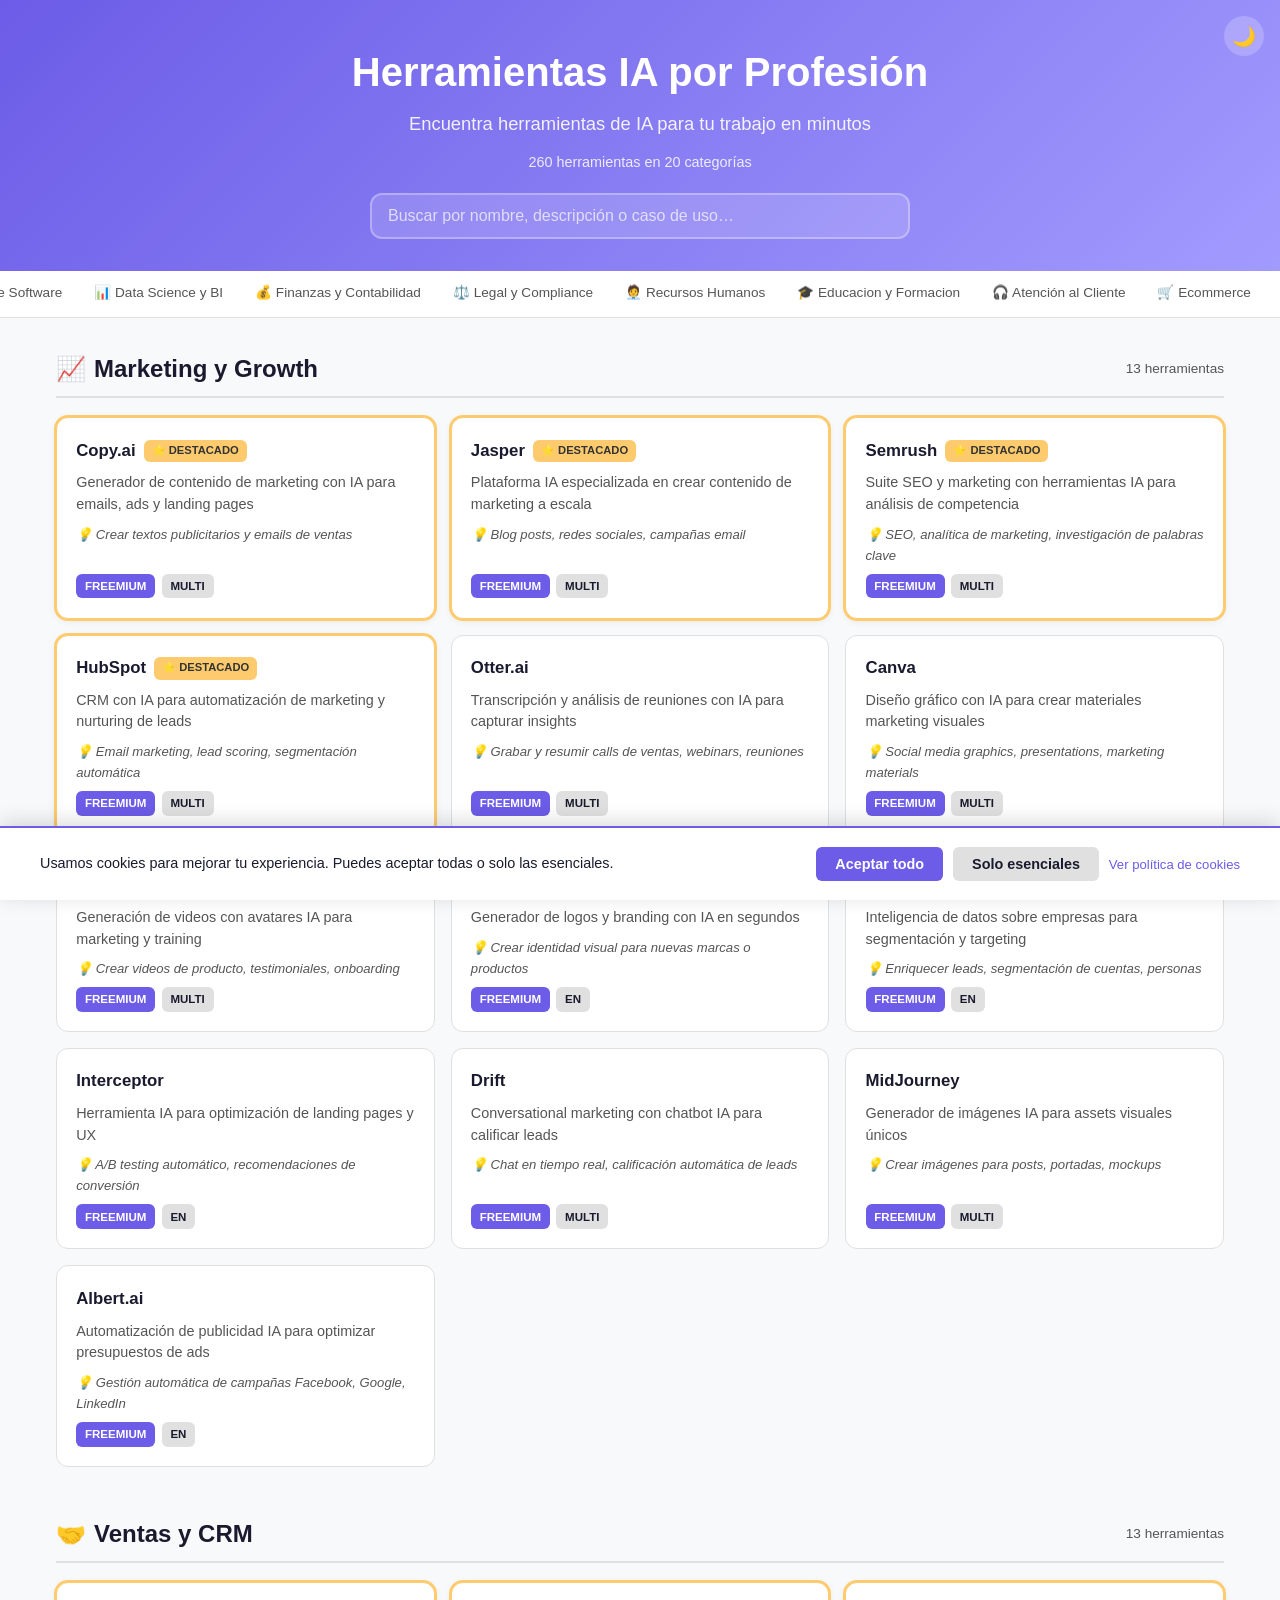
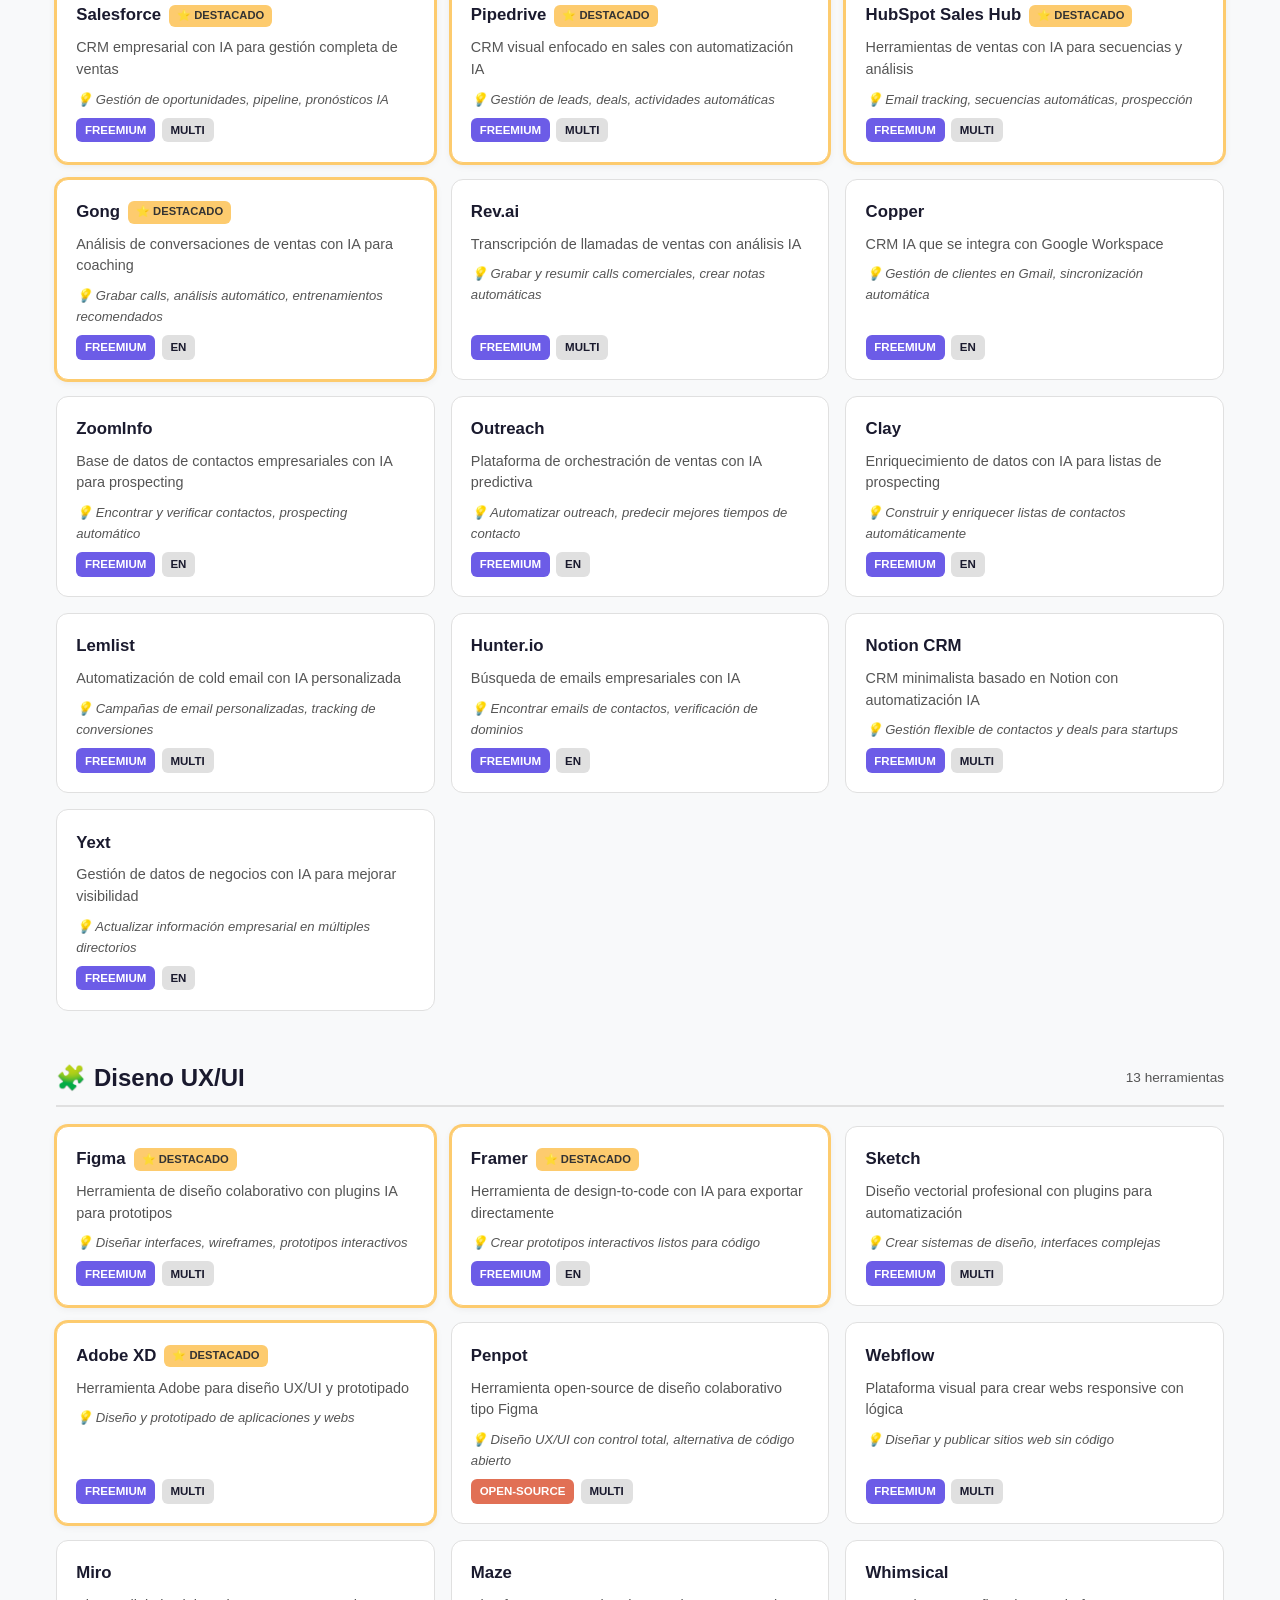
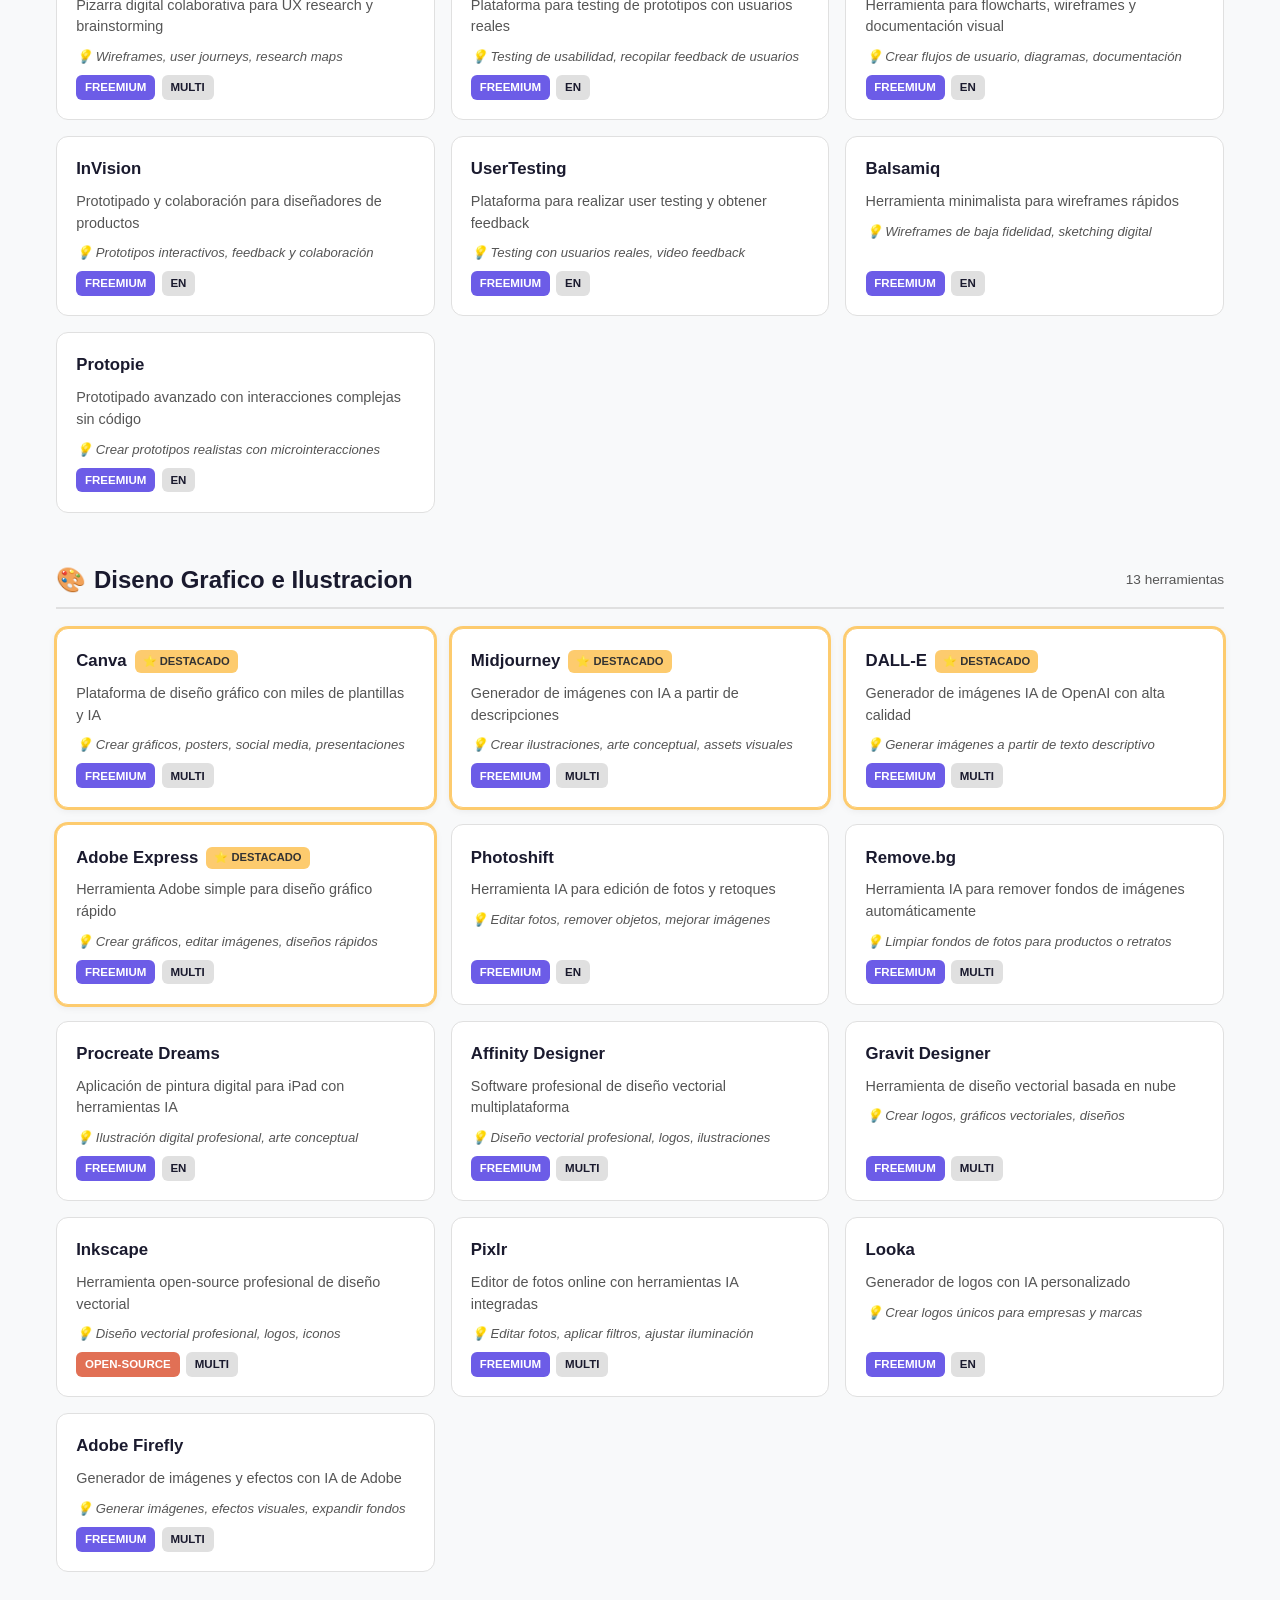
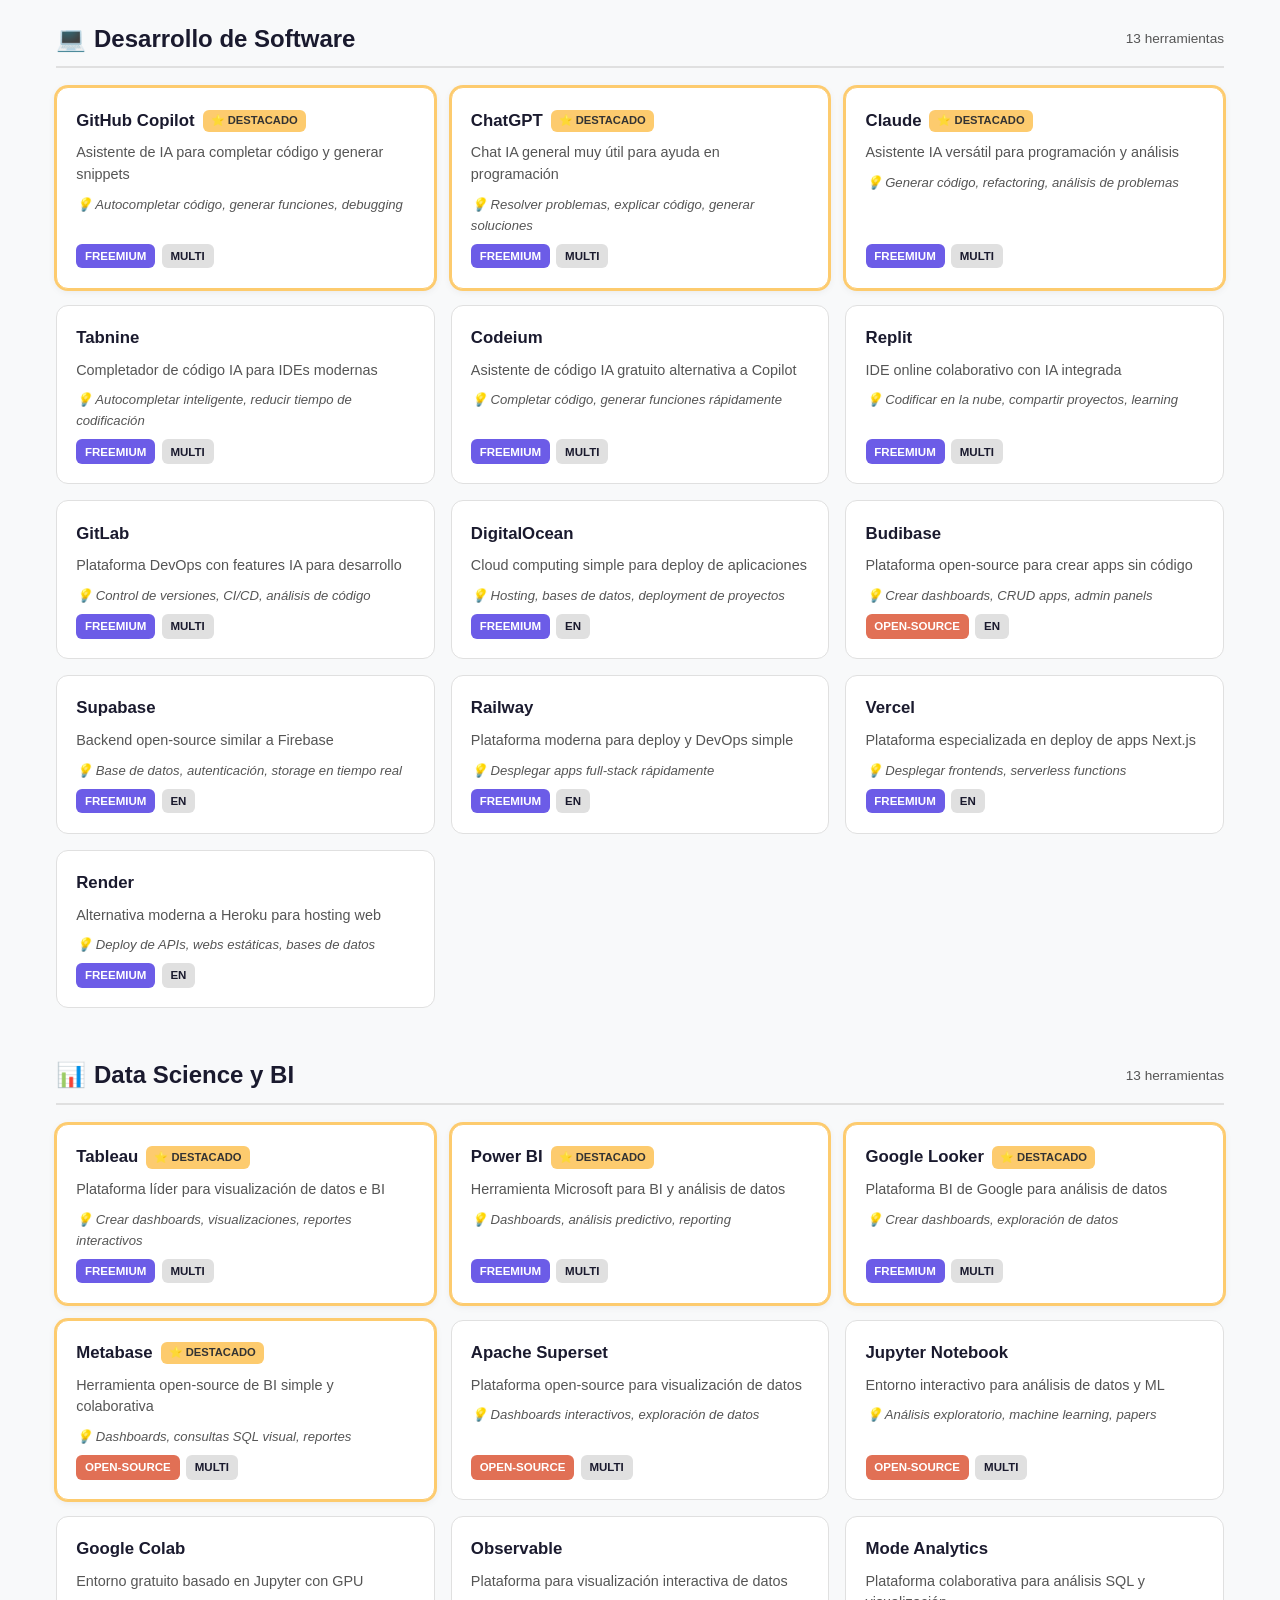
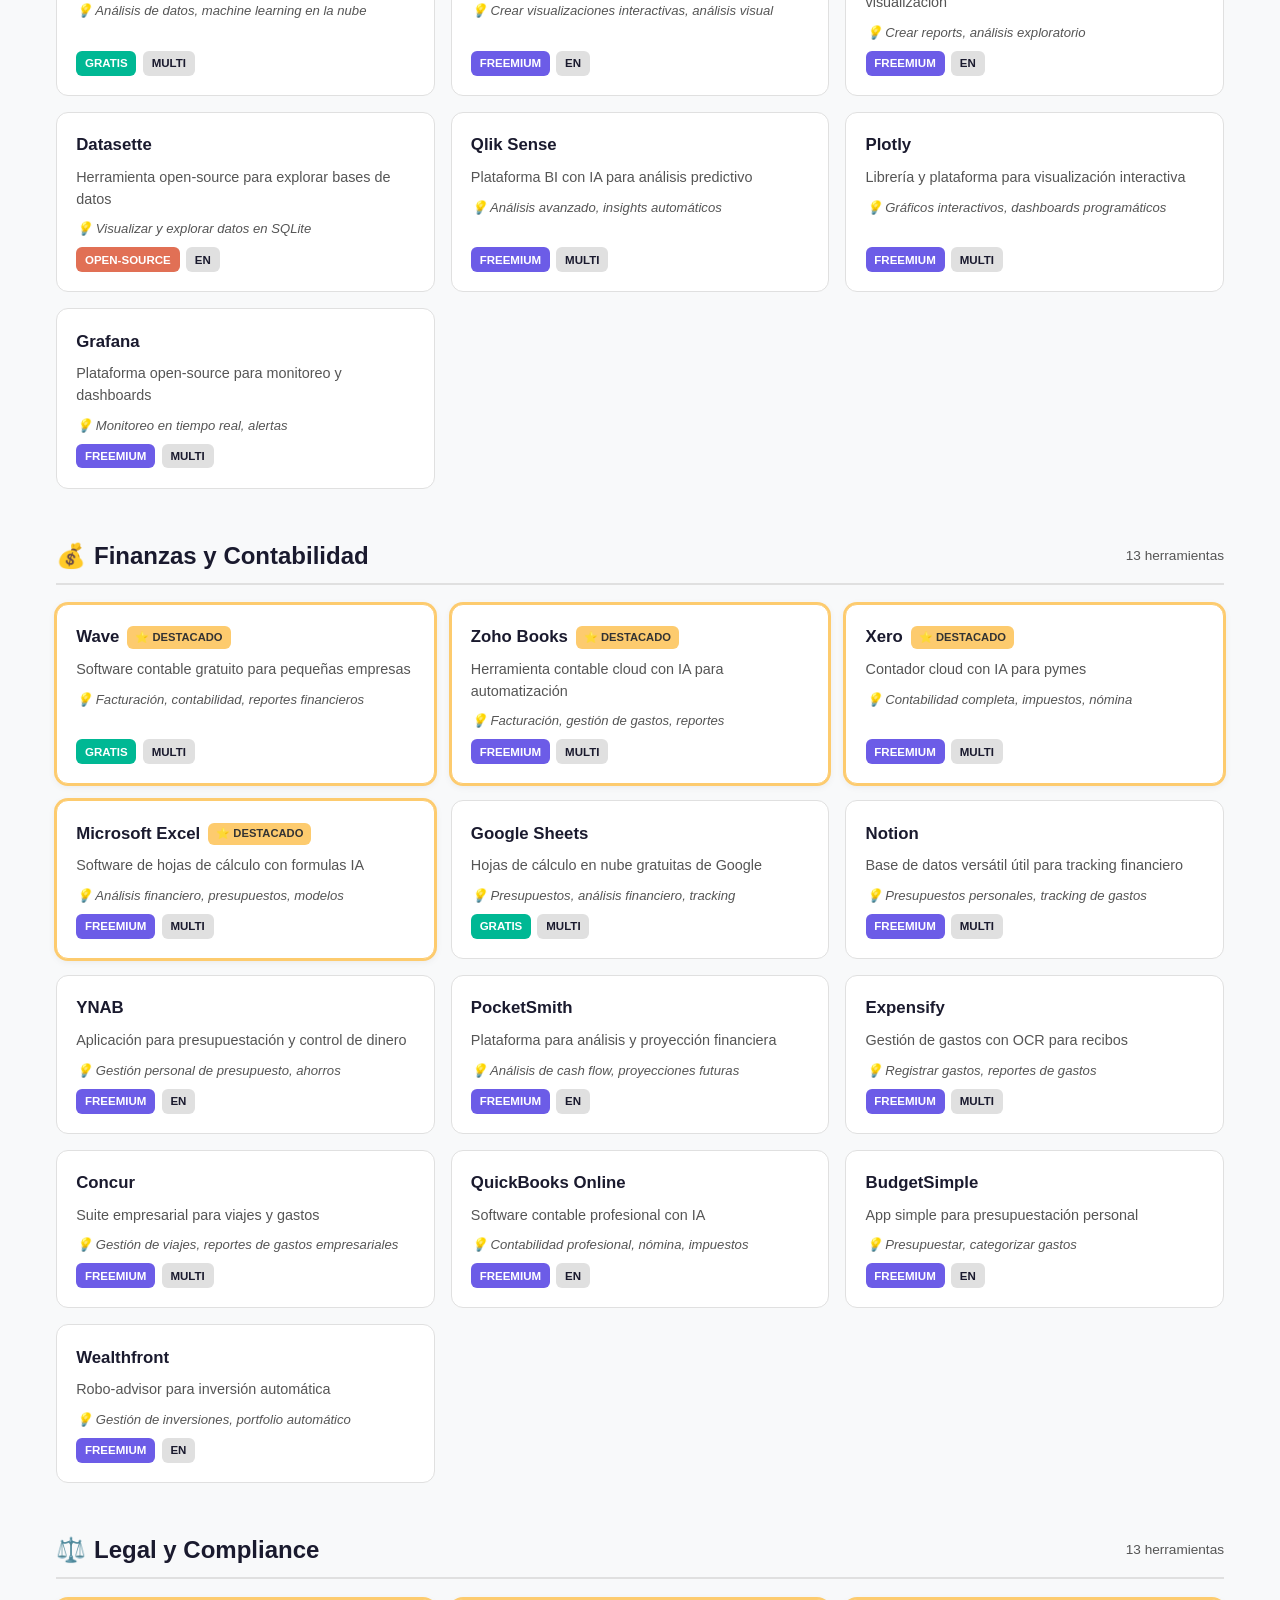
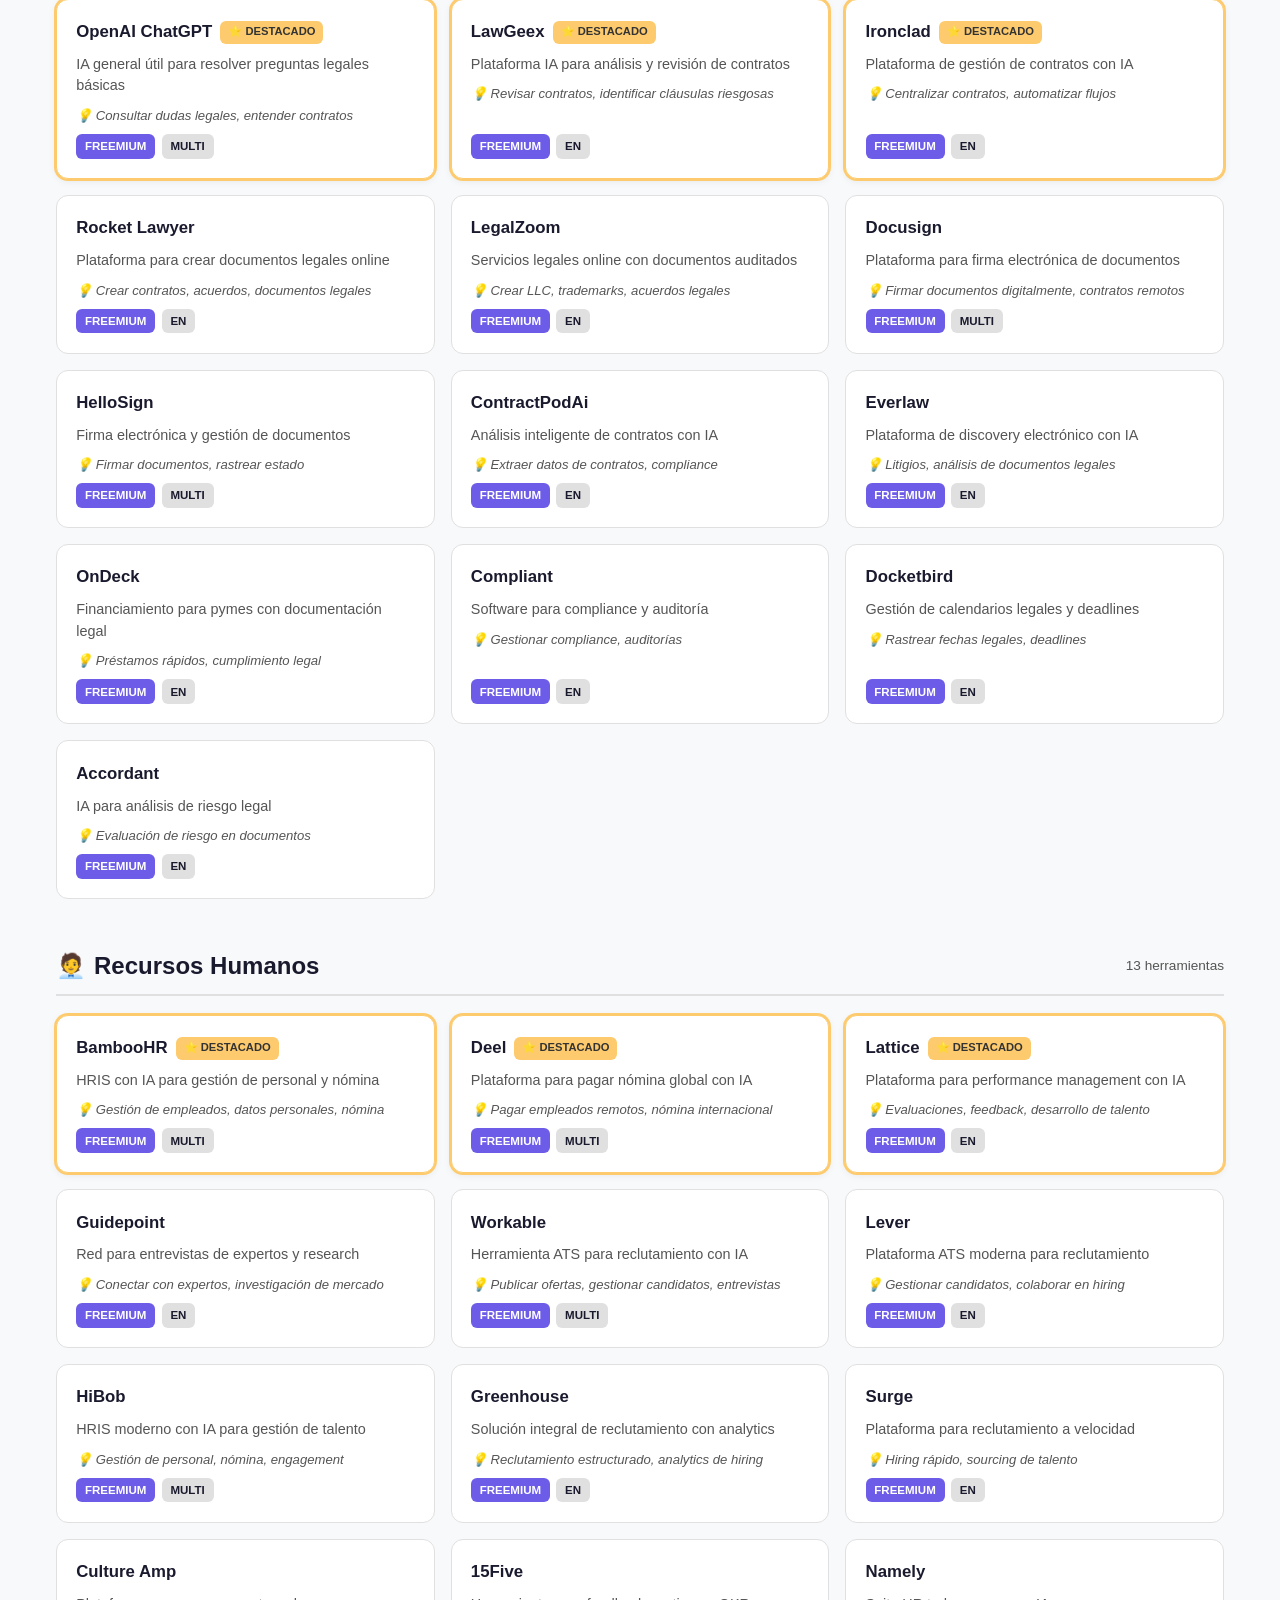
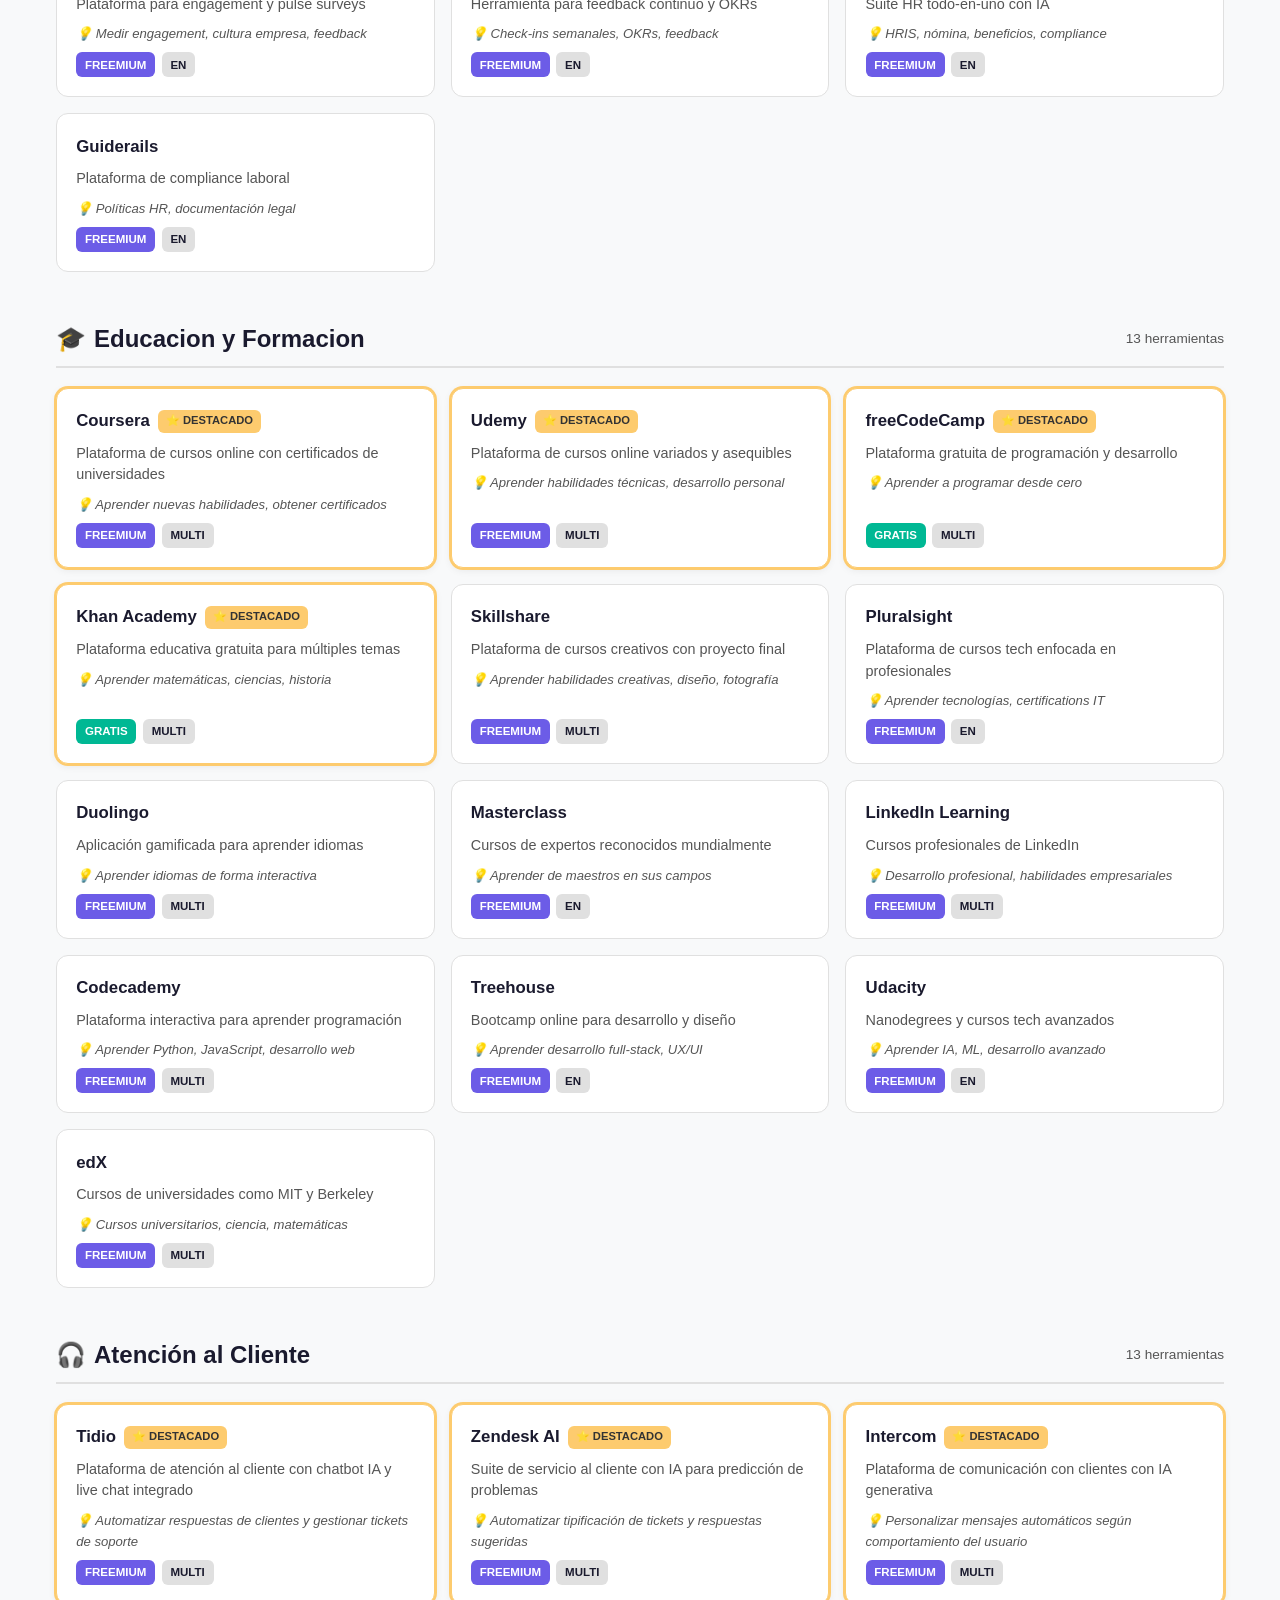
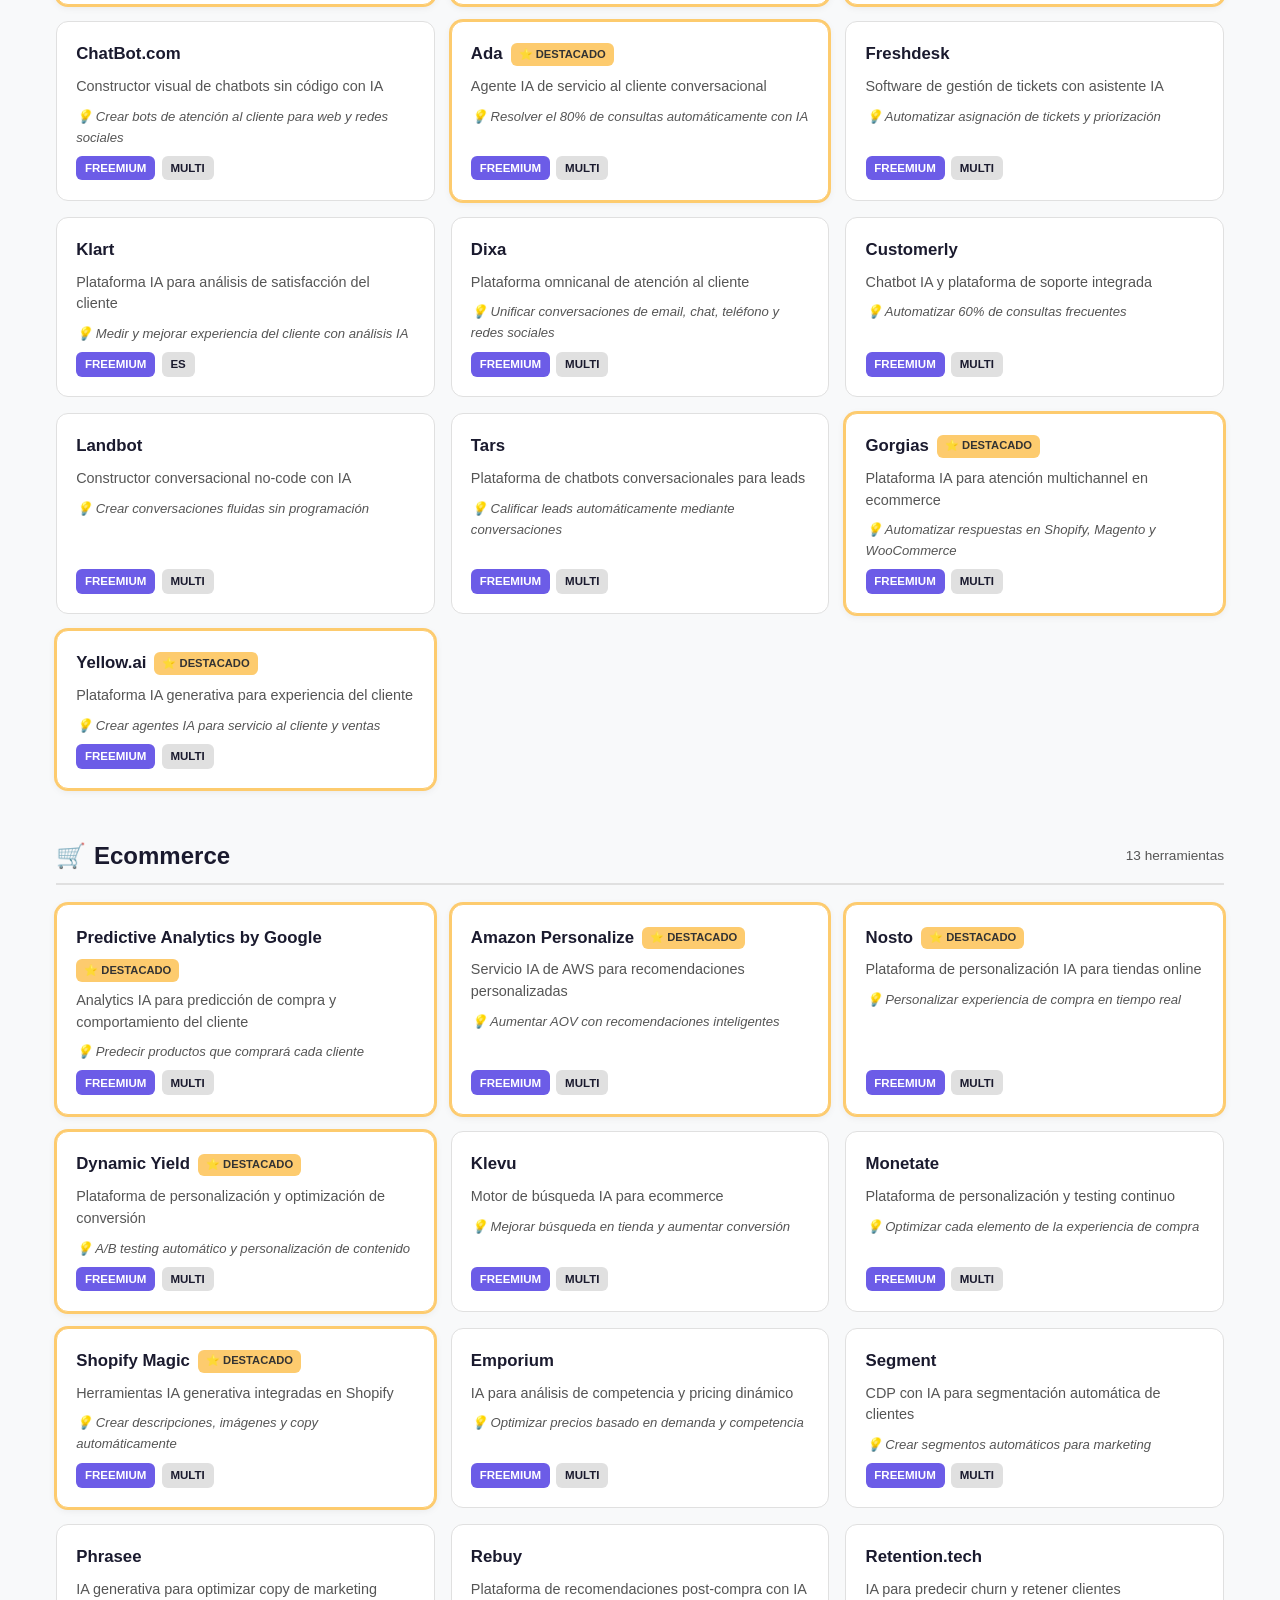
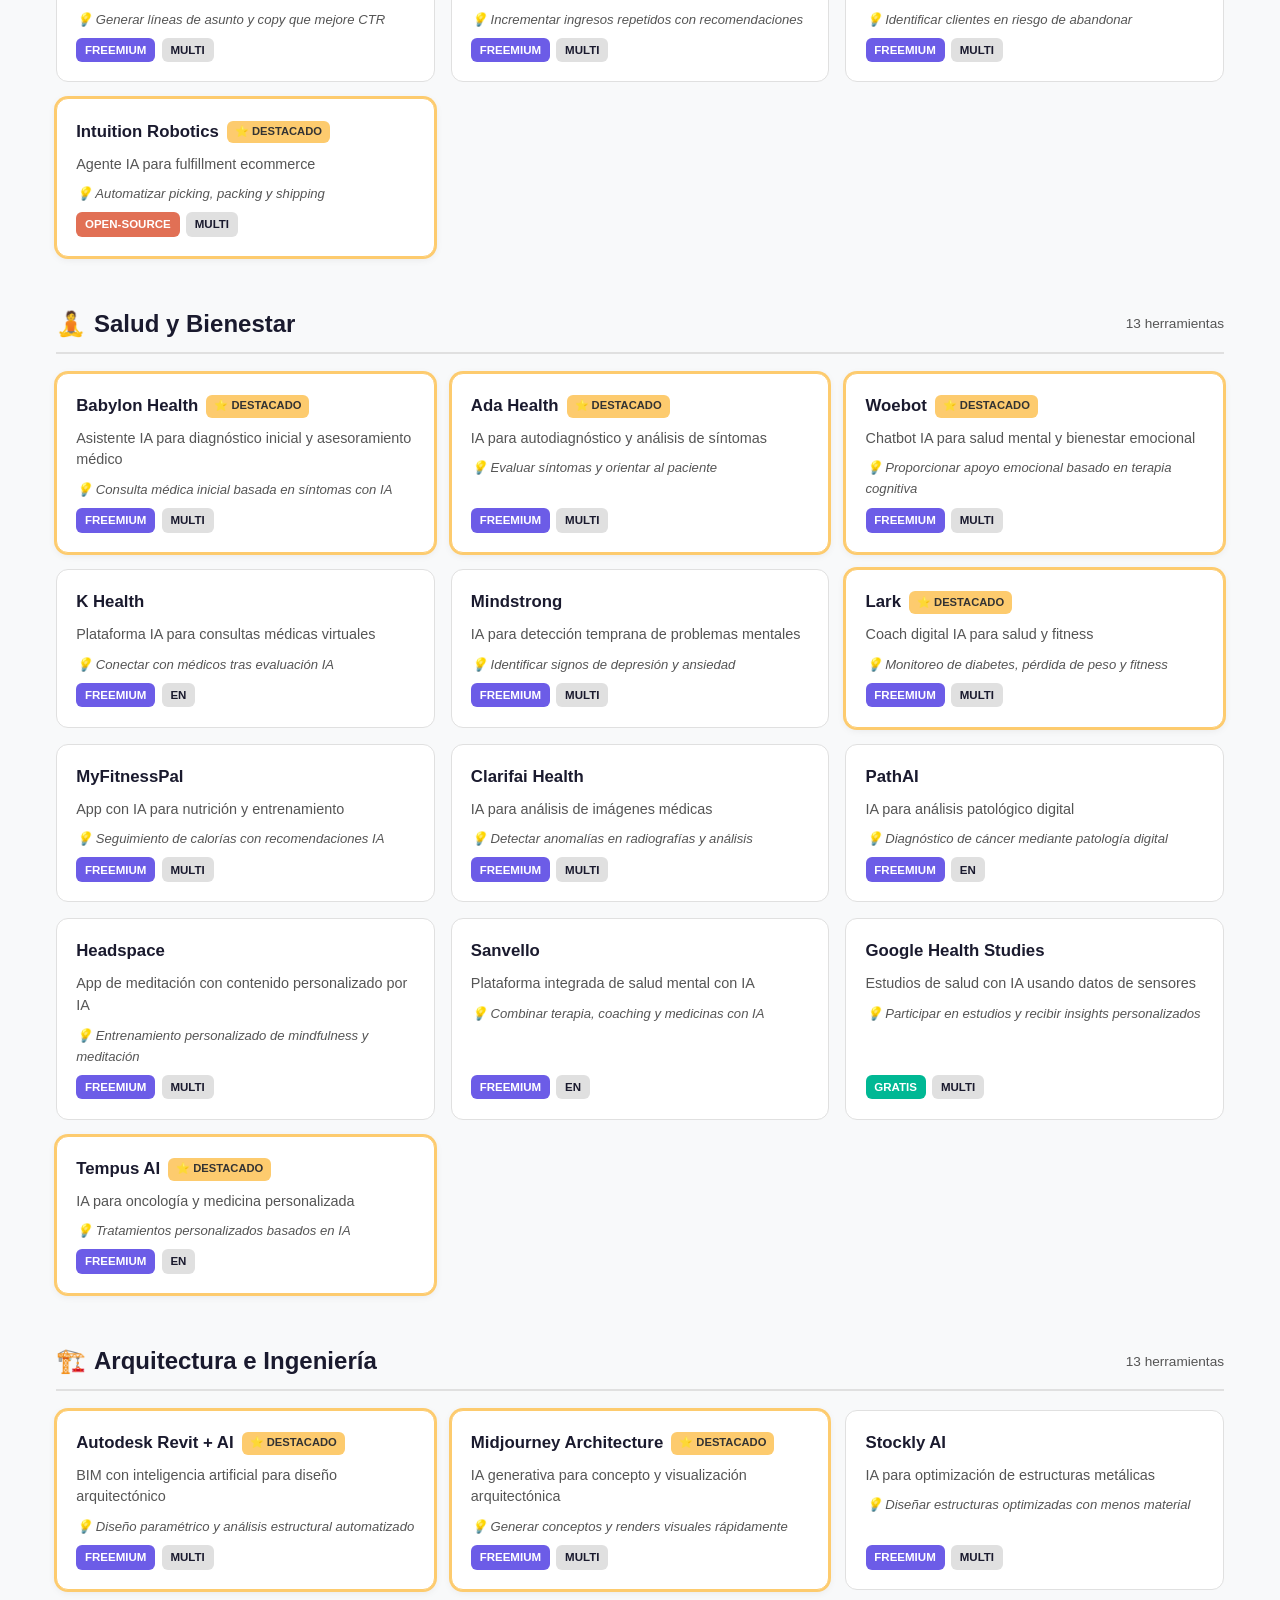
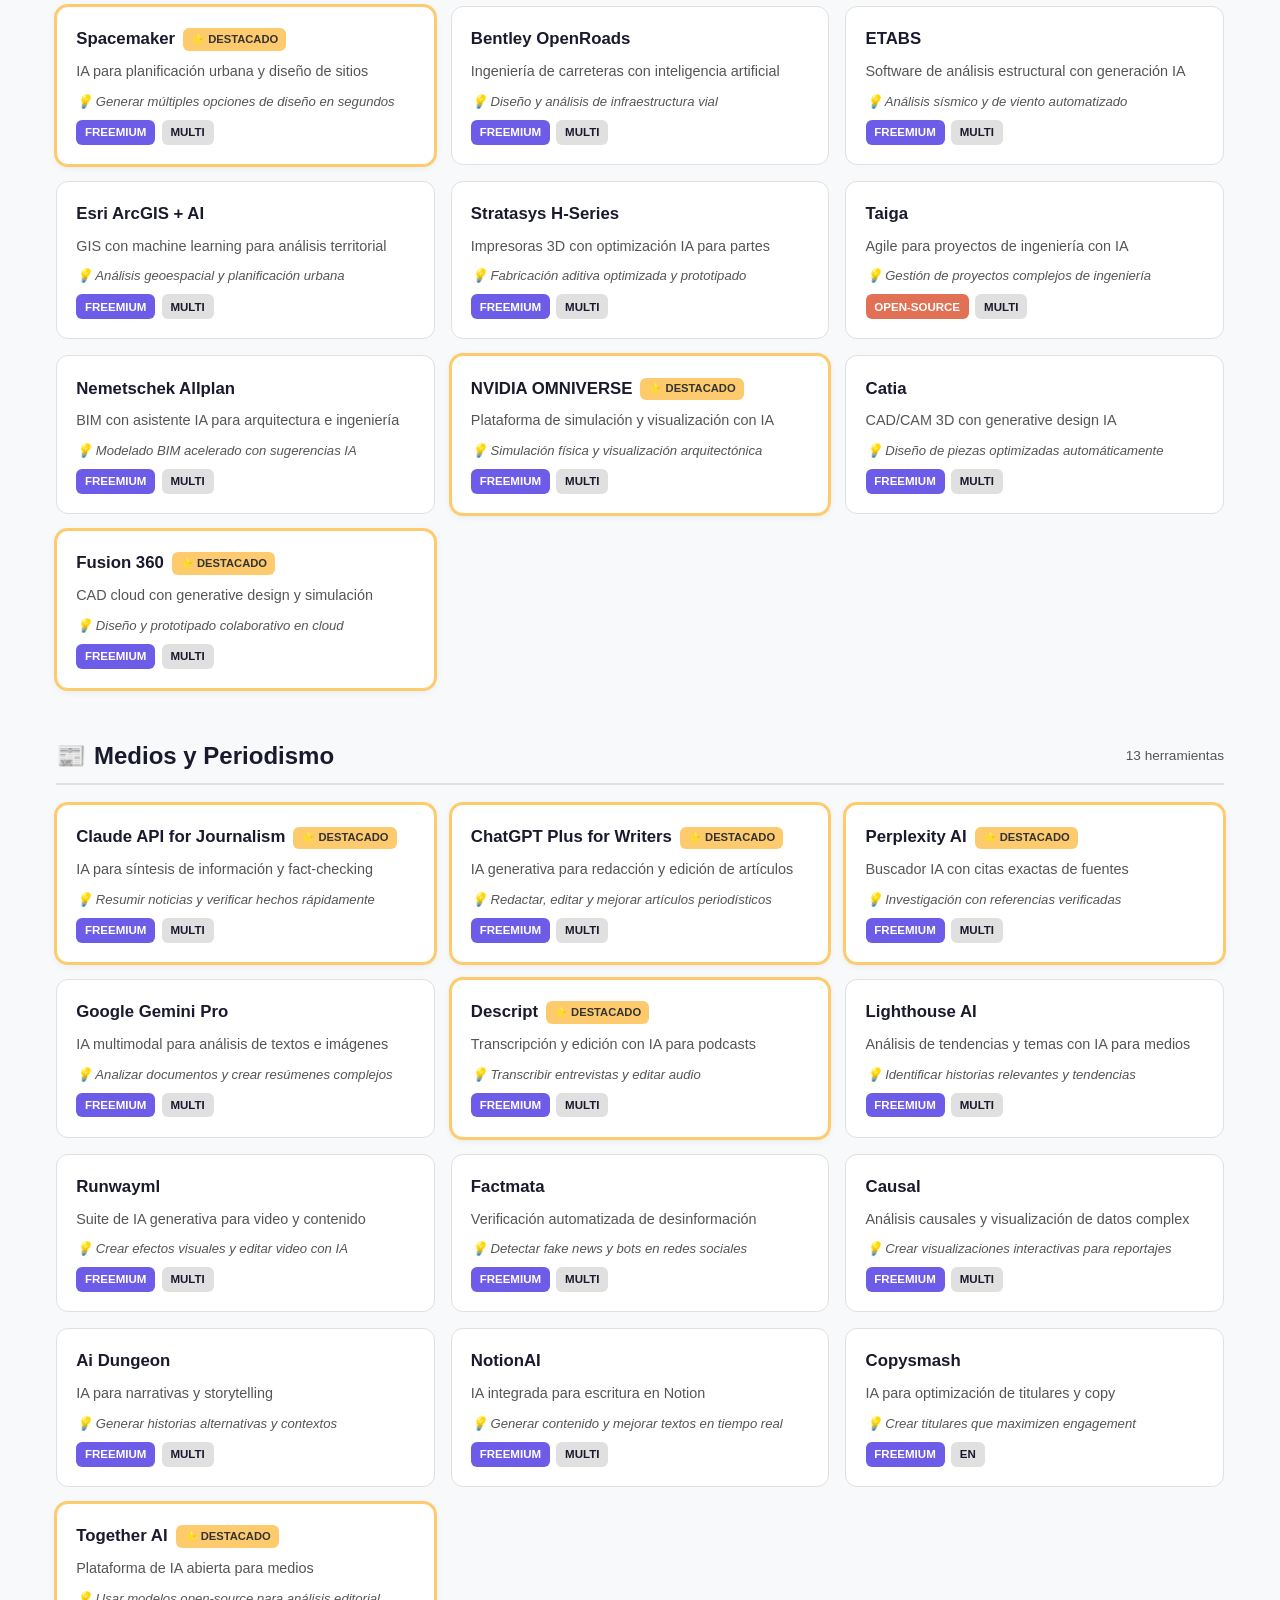
==== index.html @ d1c53d49 "feat: directorio completo de herramientas IA por profesión - 260 herramientas en 20 categorías profe" ====
<!DOCTYPE html>
<html lang="es">
<head>
  <meta charset="UTF-8">
  <meta name="viewport" content="width=device-width, initial-scale=1.0">
  <title>Herramientas IA por Profesión — Directorio de herramientas de inteligencia artificial</title>
  <meta name="description" content="Directorio con más de 250 herramientas de inteligencia artificial clasificadas por profesión. Encuentra la IA perfecta para marketing, ventas, diseño, desarrollo y más.">
  <link rel="canonical" href="https://herramientasia.com/">
  <!-- Open Graph -->
  <meta property="og:type" content="website">
  <meta property="og:title" content="Herramientas IA por Profesión">
  <meta property="og:description" content="Directorio con más de 250 herramientas de inteligencia artificial clasificadas por profesión.">
  <meta property="og:url" content="https://herramientasia.com/">
  <meta property="og:site_name" content="Herramientas IA por Profesión">
  <!-- Twitter Cards -->
  <meta name="twitter:card" content="summary_large_image">
  <meta name="twitter:title" content="Herramientas IA por Profesión">
  <meta name="twitter:description" content="Directorio con más de 250 herramientas de inteligencia artificial clasificadas por profesión.">
  <!-- Favicon -->
  <link rel="icon" href="img/favicon.svg" type="image/svg+xml">
  <!-- Estilos -->
  <link rel="stylesheet" href="css/styles.css">
  <!-- Datos estructurados JSON-LD -->
  <script type="application/ld+json">
  {
    "@context": "https://schema.org",
    "@type": "WebSite",
    "name": "Herramientas IA por Profesión",
    "url": "https://herramientasia.com/",
    "description": "Directorio de herramientas de inteligencia artificial clasificadas por profesión",
    "potentialAction": {
      "@type": "SearchAction",
      "target": "https://herramientasia.com/?q={search_term_string}",
      "query-input": "required name=search_term_string"
    }
  }
  </script>
</head>
<body>
  <!-- Banner de cookies -->
  <div id="cookie-banner" class="cookie-banner" role="dialog" aria-label="Consentimiento de cookies" hidden>
    <div class="cookie-banner__content">
      <p>Usamos cookies para mejorar tu experiencia. Puedes aceptar todas o solo las esenciales.</p>
      <div class="cookie-banner__actions">
        <button id="cookie-accept-all" class="btn btn--primary">Aceptar todo</button>
        <button id="cookie-essential" class="btn btn--secondary">Solo esenciales</button>
        <a href="cookies.html" class="cookie-banner__link">Ver política de cookies</a>
      </div>
    </div>
  </div>

  <!-- Ad slot header -->
  <div class="ad-slot" id="ad-slot--header" aria-hidden="true"></div>

  <!-- Header -->
  <header class="header" id="header">
    <div class="container">
      <h1 class="header__title">Herramientas IA por Profesión</h1>
      <p class="header__subtitle">Encuentra herramientas de IA para tu trabajo en minutos</p>
      <p class="header__counter" id="counter" aria-live="polite"></p>
      <div class="search-wrapper">
        <label for="search-input" class="sr-only">Buscar herramientas</label>
        <input
          type="search"
          id="search-input"
          class="search-input"
          placeholder="Buscar por nombre, descripción o caso de uso…"
          autocomplete="off"
        >
      </div>
      <!-- Tema claro/oscuro -->
      <button id="theme-toggle" class="theme-toggle" aria-label="Cambiar tema claro/oscuro">
        <span class="theme-toggle__icon" aria-hidden="true">🌙</span>
      </button>
    </div>
  </header>

  <!-- Navegación de categorías -->
  <nav class="category-nav" id="category-nav" aria-label="Categorías de herramientas">
    <ul class="category-nav__list" id="category-nav-list">
      <!-- Se genera dinámicamente desde JS -->
    </ul>
  </nav>

  <!-- Contenido principal -->
  <main class="main" id="main">
    <div class="container">
      <div id="categories-container">
        <!-- Se genera dinámicamente desde JS -->
      </div>
      <div id="empty-state" class="empty-state" hidden>
        <p>No se encontraron herramientas con ese criterio de búsqueda.</p>
      </div>
      <div id="error-state" class="error-state" hidden>
        <p>Error al cargar las herramientas. Por favor, recarga la página.</p>
      </div>
    </div>
  </main>

  <!-- Ad slot in-content -->
  <div class="ad-slot" id="ad-slot--in-content" aria-hidden="true"></div>

  <!-- Botón volver arriba -->
  <button id="back-to-top" class="back-to-top" aria-label="Volver arriba" hidden>↑</button>

  <!-- Footer -->
  <footer class="footer" id="footer">
    <div class="container">
      <p class="footer__update" id="footer-update"></p>
      <nav class="footer__links" aria-label="Enlaces legales">
        <a href="terminos.html">Términos de uso</a>
        <a href="privacidad.html">Política de privacidad</a>
        <a href="cookies.html">Política de cookies</a>
        <button id="cookie-preferences" class="footer__link-btn">Preferencias de cookies</button>
      </nav>
      <p class="footer__suggest">
        <a href="mailto:sugerencias@herramientasia.com?subject=Sugerir%20herramienta">Sugerir herramienta</a>
      </p>
    </div>
    <!-- Ad slot footer -->
    <div class="ad-slot" id="ad-slot--footer" aria-hidden="true"></div>
  </footer>

  <!-- ItemList JSON-LD (se genera dinámicamente) -->
  <script id="itemlist-jsonld" type="application/ld+json">[]</script>

  <!-- Scripts -->
  <script src="js/cookies-banner.js"></script>
  <script src="js/app.js"></script>
</body>
</html>
---- css/styles.css ----
/* ========================================
   Variables y reset
   ======================================== */
:root {
  --color-bg: #f8f9fa;
  --color-surface: #ffffff;
  --color-text: #1a1a2e;
  --color-text-secondary: #555;
  --color-primary: #6c5ce7;
  --color-primary-hover: #5a4bd1;
  --color-accent: #00cec9;
  --color-border: #e0e0e0;
  --color-badge-gratis: #00b894;
  --color-badge-freemium: #6c5ce7;
  --color-badge-opensource: #e17055;
  --color-highlight: #fdcb6e;
  --color-nav-bg: #ffffff;
  --color-footer-bg: #1a1a2e;
  --color-footer-text: #ccc;
  --shadow-card: 0 2px 8px rgba(0,0,0,0.08);
  --shadow-card-hover: 0 4px 16px rgba(0,0,0,0.12);
  --radius: 12px;
  --radius-sm: 6px;
  --max-width: 1200px;
  --transition: 0.2s ease;
}

[data-theme="dark"] {
  --color-bg: #0f0f23;
  --color-surface: #1a1a2e;
  --color-text: #e0e0e0;
  --color-text-secondary: #aaa;
  --color-border: #2d2d44;
  --color-nav-bg: #16162b;
  --color-footer-bg: #0a0a1a;
  --shadow-card: 0 2px 8px rgba(0,0,0,0.3);
  --shadow-card-hover: 0 4px 16px rgba(0,0,0,0.4);
}

*,
*::before,
*::after {
  box-sizing: border-box;
  margin: 0;
  padding: 0;
}

html {
  scroll-behavior: smooth;
  -webkit-text-size-adjust: 100%;
}

body {
  font-family: -apple-system, BlinkMacSystemFont, 'Segoe UI', Roboto, Oxygen, Ubuntu, sans-serif;
  background-color: var(--color-bg);
  color: var(--color-text);
  line-height: 1.6;
  min-height: 100vh;
}

a {
  color: var(--color-primary);
  text-decoration: none;
}

a:hover,
a:focus-visible {
  text-decoration: underline;
}

a:focus-visible,
button:focus-visible,
input:focus-visible {
  outline: 3px solid var(--color-accent);
  outline-offset: 2px;
}

img {
  max-width: 100%;
  height: auto;
}

/* Screen reader only */
.sr-only {
  position: absolute;
  width: 1px;
  height: 1px;
  padding: 0;
  margin: -1px;
  overflow: hidden;
  clip: rect(0,0,0,0);
  white-space: nowrap;
  border: 0;
}

.container {
  width: 100%;
  max-width: var(--max-width);
  margin: 0 auto;
  padding: 0 1rem;
}

/* ========================================
   Header
   ======================================== */
.header {
  background: linear-gradient(135deg, var(--color-primary) 0%, #a29bfe 100%);
  color: #fff;
  text-align: center;
  padding: 2.5rem 1rem 2rem;
  position: relative;
}

.header__title {
  font-size: clamp(1.6rem, 4vw, 2.5rem);
  font-weight: 800;
  margin-bottom: 0.3rem;
}

.header__subtitle {
  font-size: clamp(0.95rem, 2vw, 1.15rem);
  opacity: 0.9;
  margin-bottom: 0.8rem;
}

.header__counter {
  font-size: 0.9rem;
  opacity: 0.85;
  margin-bottom: 1.2rem;
}

/* Buscador */
.search-wrapper {
  max-width: 540px;
  margin: 0 auto;
}

.search-input {
  width: 100%;
  padding: 0.75rem 1rem;
  border: 2px solid rgba(255,255,255,0.3);
  border-radius: var(--radius);
  background: rgba(255,255,255,0.15);
  color: #fff;
  font-size: 1rem;
  transition: border-color var(--transition), background var(--transition);
}

.search-input::placeholder {
  color: rgba(255,255,255,0.7);
}

.search-input:focus {
  background: rgba(255,255,255,0.25);
  border-color: #fff;
  outline: none;
}

/* Tema toggle */
.theme-toggle {
  position: absolute;
  top: 1rem;
  right: 1rem;
  background: rgba(255,255,255,0.2);
  border: none;
  border-radius: 50%;
  width: 40px;
  height: 40px;
  cursor: pointer;
  font-size: 1.2rem;
  display: flex;
  align-items: center;
  justify-content: center;
  transition: background var(--transition);
}

.theme-toggle:hover {
  background: rgba(255,255,255,0.35);
}

/* ========================================
   Navegación de categorías
   ======================================== */
.category-nav {
  position: sticky;
  top: 0;
  z-index: 100;
  background: var(--color-nav-bg);
  border-bottom: 1px solid var(--color-border);
  overflow-x: auto;
  -webkit-overflow-scrolling: touch;
  scrollbar-width: thin;
}

.category-nav__list {
  display: flex;
  list-style: none;
  gap: 0;
  min-width: max-content;
  padding: 0;
  margin: 0;
}

.category-nav__item {
  flex-shrink: 0;
}

.category-nav__link {
  display: block;
  padding: 0.65rem 1rem;
  font-size: 0.85rem;
  color: var(--color-text-secondary);
  white-space: nowrap;
  border-bottom: 3px solid transparent;
  transition: color var(--transition), border-color var(--transition);
  text-decoration: none;
}

.category-nav__link:hover,
.category-nav__link:focus-visible {
  color: var(--color-primary);
  text-decoration: none;
}

.category-nav__link.active {
  color: var(--color-primary);
  border-bottom-color: var(--color-primary);
  font-weight: 600;
}

/* ========================================
   Main / Secciones
   ======================================== */
.main {
  padding: 2rem 0 3rem;
}

.category-section {
  margin-bottom: 3rem;
}

.category-section__header {
  display: flex;
  align-items: center;
  gap: 0.5rem;
  margin-bottom: 1.2rem;
  padding-bottom: 0.5rem;
  border-bottom: 2px solid var(--color-border);
}

.category-section__emoji {
  font-size: 1.5rem;
}

.category-section__title {
  font-size: clamp(1.2rem, 3vw, 1.5rem);
  font-weight: 700;
  color: var(--color-text);
}

.category-section__count {
  font-size: 0.85rem;
  color: var(--color-text-secondary);
  margin-left: auto;
}

/* ========================================
   Grid de tarjetas
   ======================================== */
.tools-grid {
  display: grid;
  grid-template-columns: 1fr;
  gap: 1rem;
}

@media (min-width: 640px) {
  .tools-grid {
    grid-template-columns: repeat(2, 1fr);
  }
}

@media (min-width: 960px) {
  .tools-grid {
    grid-template-columns: repeat(3, 1fr);
  }
}

/* ========================================
   Tarjeta de herramienta
   ======================================== */
.tool-card {
  background: var(--color-surface);
  border: 1px solid var(--color-border);
  border-radius: var(--radius);
  padding: 1.2rem;
  transition: box-shadow var(--transition), transform var(--transition);
  display: flex;
  flex-direction: column;
  gap: 0.5rem;
}

.tool-card:hover {
  box-shadow: var(--shadow-card-hover);
  transform: translateY(-2px);
}

.tool-card--destacado {
  border-color: var(--color-highlight);
  box-shadow: 0 0 0 2px var(--color-highlight), var(--shadow-card);
}

.tool-card__header {
  display: flex;
  align-items: center;
  gap: 0.5rem;
  flex-wrap: wrap;
}

.tool-card__name {
  font-size: 1.05rem;
  font-weight: 700;
}

.tool-card__name a {
  color: var(--color-text);
  transition: color var(--transition);
}

.tool-card__name a:hover {
  color: var(--color-primary);
}

.tool-card__badge-destacado {
  font-size: 0.7rem;
  background: var(--color-highlight);
  color: #333;
  padding: 0.15rem 0.5rem;
  border-radius: var(--radius-sm);
  font-weight: 600;
  text-transform: uppercase;
}

.tool-card__desc {
  font-size: 0.9rem;
  color: var(--color-text-secondary);
  line-height: 1.5;
}

.tool-card__caso {
  font-size: 0.82rem;
  color: var(--color-text-secondary);
  font-style: italic;
}

.tool-card__badges {
  display: flex;
  gap: 0.4rem;
  flex-wrap: wrap;
  margin-top: auto;
}

.badge {
  font-size: 0.72rem;
  padding: 0.2rem 0.55rem;
  border-radius: var(--radius-sm);
  font-weight: 600;
  text-transform: uppercase;
}

.badge--gratis {
  background: var(--color-badge-gratis);
  color: #fff;
}

.badge--freemium {
  background: var(--color-badge-freemium);
  color: #fff;
}

.badge--open-source {
  background: var(--color-badge-opensource);
  color: #fff;
}

.badge--idioma {
  background: var(--color-border);
  color: var(--color-text);
}

/* ========================================
   Estado vacío y error
   ======================================== */
.empty-state,
.error-state {
  text-align: center;
  padding: 3rem 1rem;
  color: var(--color-text-secondary);
  font-size: 1.1rem;
}

/* ========================================
   Botón volver arriba
   ======================================== */
.back-to-top {
  position: fixed;
  bottom: 2rem;
  right: 2rem;
  width: 48px;
  height: 48px;
  border-radius: 50%;
  background: var(--color-primary);
  color: #fff;
  border: none;
  font-size: 1.4rem;
  cursor: pointer;
  box-shadow: 0 2px 10px rgba(0,0,0,0.2);
  transition: opacity var(--transition), transform var(--transition);
  z-index: 50;
}

.back-to-top:hover {
  transform: scale(1.1);
}

/* ========================================
   Footer
   ======================================== */
.footer {
  background: var(--color-footer-bg);
  color: var(--color-footer-text);
  padding: 2rem 1rem;
  text-align: center;
}

.footer__update {
  font-size: 0.85rem;
  margin-bottom: 0.8rem;
}

.footer__links {
  display: flex;
  justify-content: center;
  gap: 1.2rem;
  flex-wrap: wrap;
  margin-bottom: 0.8rem;
}

.footer__links a {
  color: var(--color-footer-text);
  font-size: 0.85rem;
}

.footer__links a:hover {
  color: #fff;
}

.footer__link-btn {
  background: none;
  border: none;
  color: var(--color-footer-text);
  font-size: 0.85rem;
  cursor: pointer;
  text-decoration: underline;
  font-family: inherit;
}

.footer__link-btn:hover {
  color: #fff;
}

.footer__suggest {
  font-size: 0.85rem;
}

.footer__suggest a {
  color: var(--color-accent);
}

/* ========================================
   Cookie banner
   ======================================== */
.cookie-banner {
  position: fixed;
  bottom: 0;
  left: 0;
  right: 0;
  background: var(--color-surface);
  border-top: 2px solid var(--color-primary);
  padding: 1.2rem;
  z-index: 1000;
  box-shadow: 0 -4px 20px rgba(0,0,0,0.15);
}

.cookie-banner__content {
  max-width: var(--max-width);
  margin: 0 auto;
  display: flex;
  flex-direction: column;
  gap: 0.8rem;
  align-items: center;
  text-align: center;
}

.cookie-banner__content p {
  font-size: 0.9rem;
  color: var(--color-text);
}

.cookie-banner__actions {
  display: flex;
  gap: 0.6rem;
  flex-wrap: wrap;
  justify-content: center;
  align-items: center;
}

.cookie-banner__link {
  font-size: 0.82rem;
}

/* Botones */
.btn {
  padding: 0.55rem 1.2rem;
  border: none;
  border-radius: var(--radius-sm);
  font-size: 0.9rem;
  font-weight: 600;
  cursor: pointer;
  transition: background var(--transition), transform var(--transition);
  font-family: inherit;
}

.btn--primary {
  background: var(--color-primary);
  color: #fff;
}

.btn--primary:hover {
  background: var(--color-primary-hover);
}

.btn--secondary {
  background: var(--color-border);
  color: var(--color-text);
}

.btn--secondary:hover {
  background: #ccc;
}

/* ========================================
   Ad slots
   ======================================== */
.ad-slot {
  text-align: center;
  min-height: 0;
  overflow: hidden;
}

/* ========================================
   Páginas legales
   ======================================== */
.legal-page {
  max-width: 800px;
  margin: 2rem auto;
  padding: 2rem 1rem;
}

.legal-page h1 {
  font-size: 1.8rem;
  margin-bottom: 1rem;
  color: var(--color-text);
}

.legal-page h2 {
  font-size: 1.3rem;
  margin-top: 1.5rem;
  margin-bottom: 0.5rem;
  color: var(--color-text);
}

.legal-page p,
.legal-page li {
  font-size: 0.95rem;
  color: var(--color-text-secondary);
  line-height: 1.7;
  margin-bottom: 0.6rem;
}

.legal-page ul {
  padding-left: 1.5rem;
}

.legal-page a {
  color: var(--color-primary);
}

.legal-page table {
  width: 100%;
  border-collapse: collapse;
  margin: 1rem 0;
}

.legal-page th,
.legal-page td {
  border: 1px solid var(--color-border);
  padding: 0.6rem;
  font-size: 0.9rem;
  text-align: left;
}

.legal-page th {
  background: var(--color-surface);
  font-weight: 600;
}

.legal-back {
  display: inline-block;
  margin-bottom: 1rem;
  font-size: 0.9rem;
}

/* ========================================
   Responsive ajustes
   ======================================== */
@media (min-width: 640px) {
  .cookie-banner__content {
    flex-direction: row;
    text-align: left;
  }

  .cookie-banner__content p {
    flex: 1;
  }
}

@media (max-width: 639px) {
  .header {
    padding: 2rem 0.5rem 1.5rem;
  }

  .category-nav__link {
    padding: 0.5rem 0.75rem;
    font-size: 0.8rem;
  }

  .tool-card {
    padding: 1rem;
  }
}
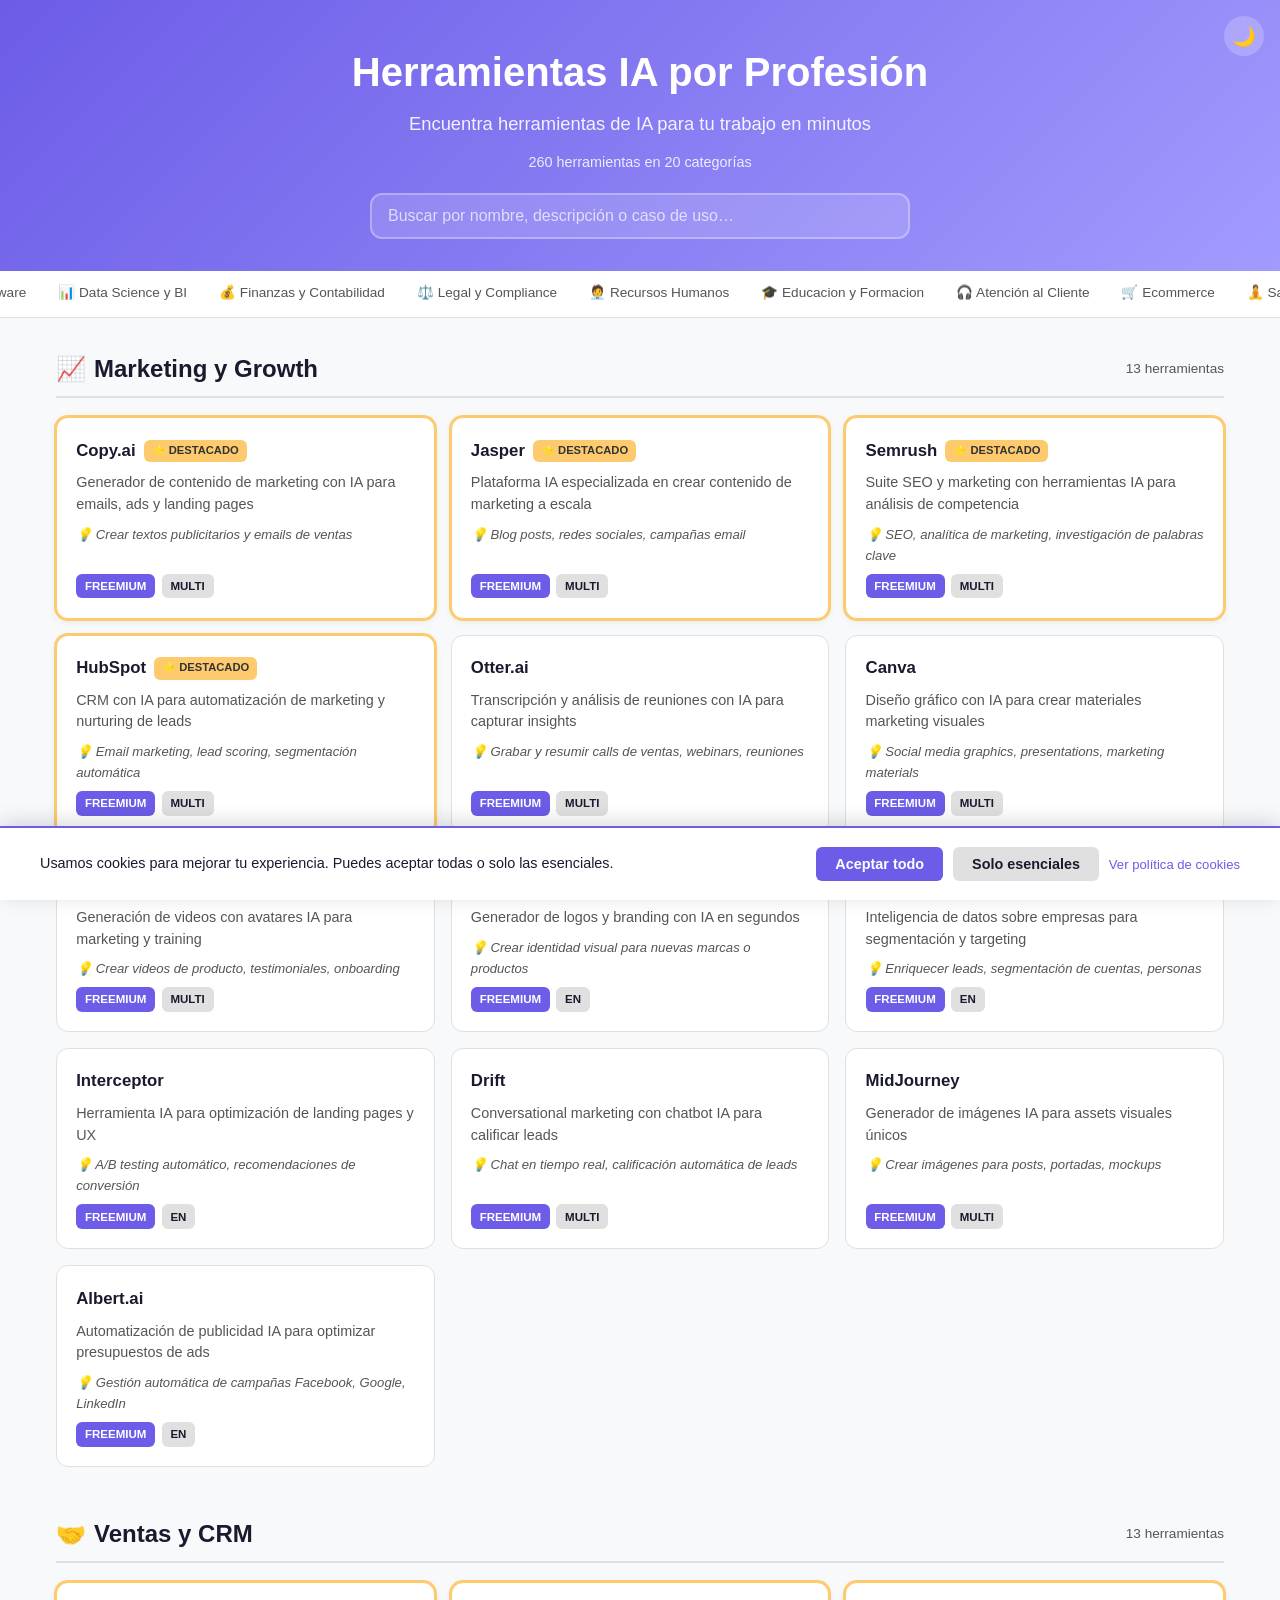
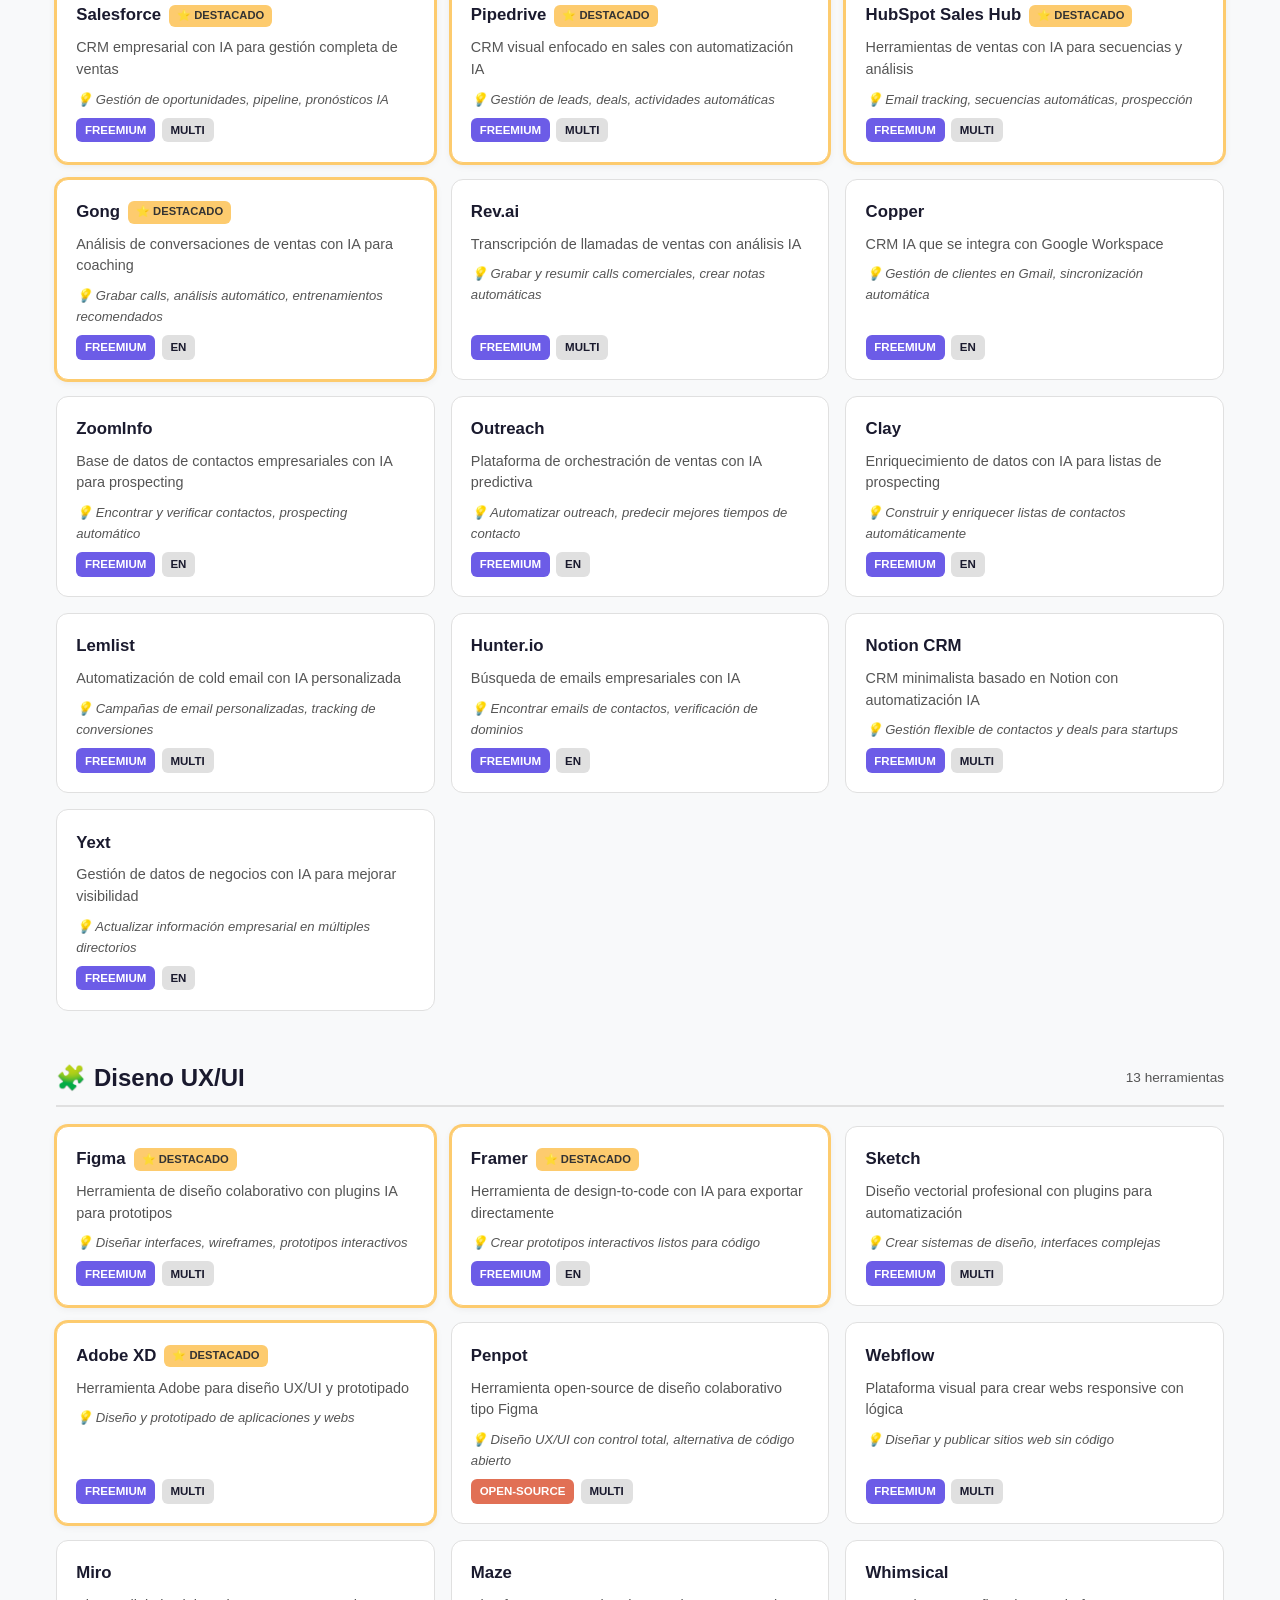
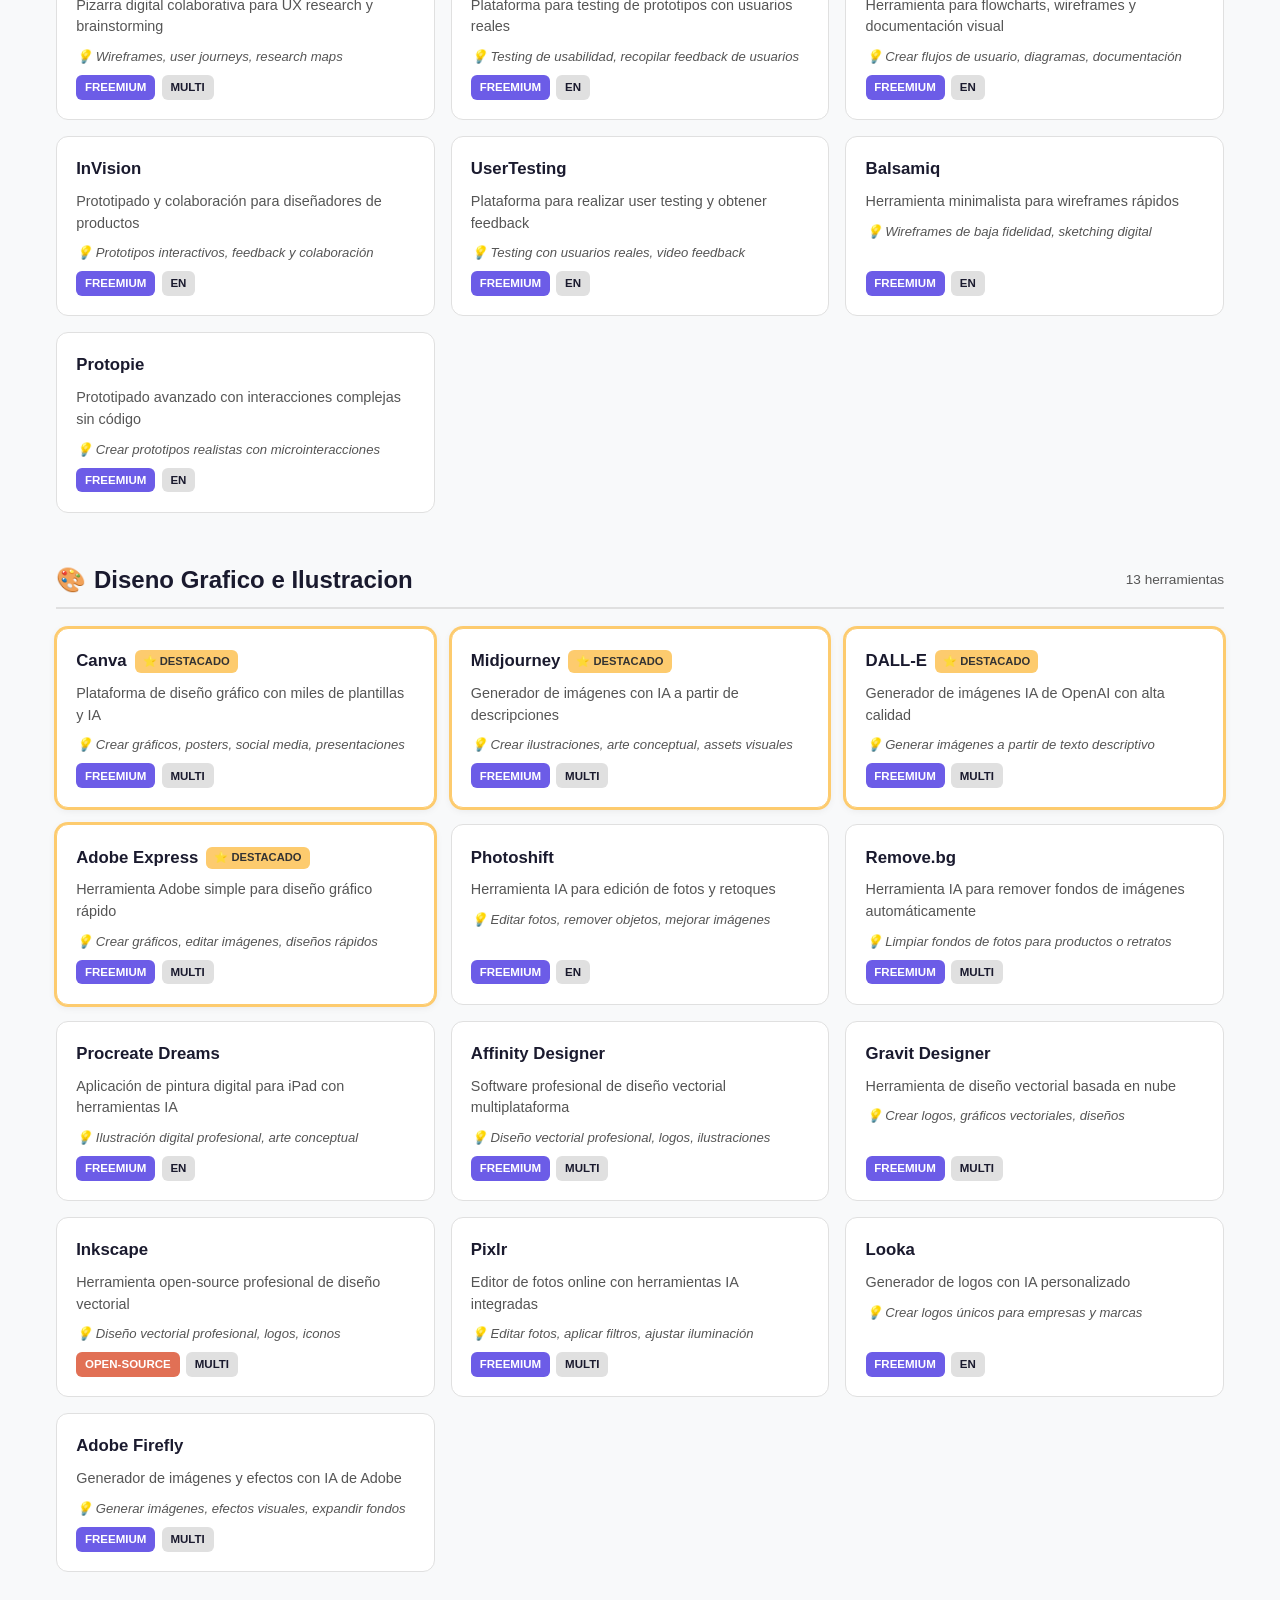
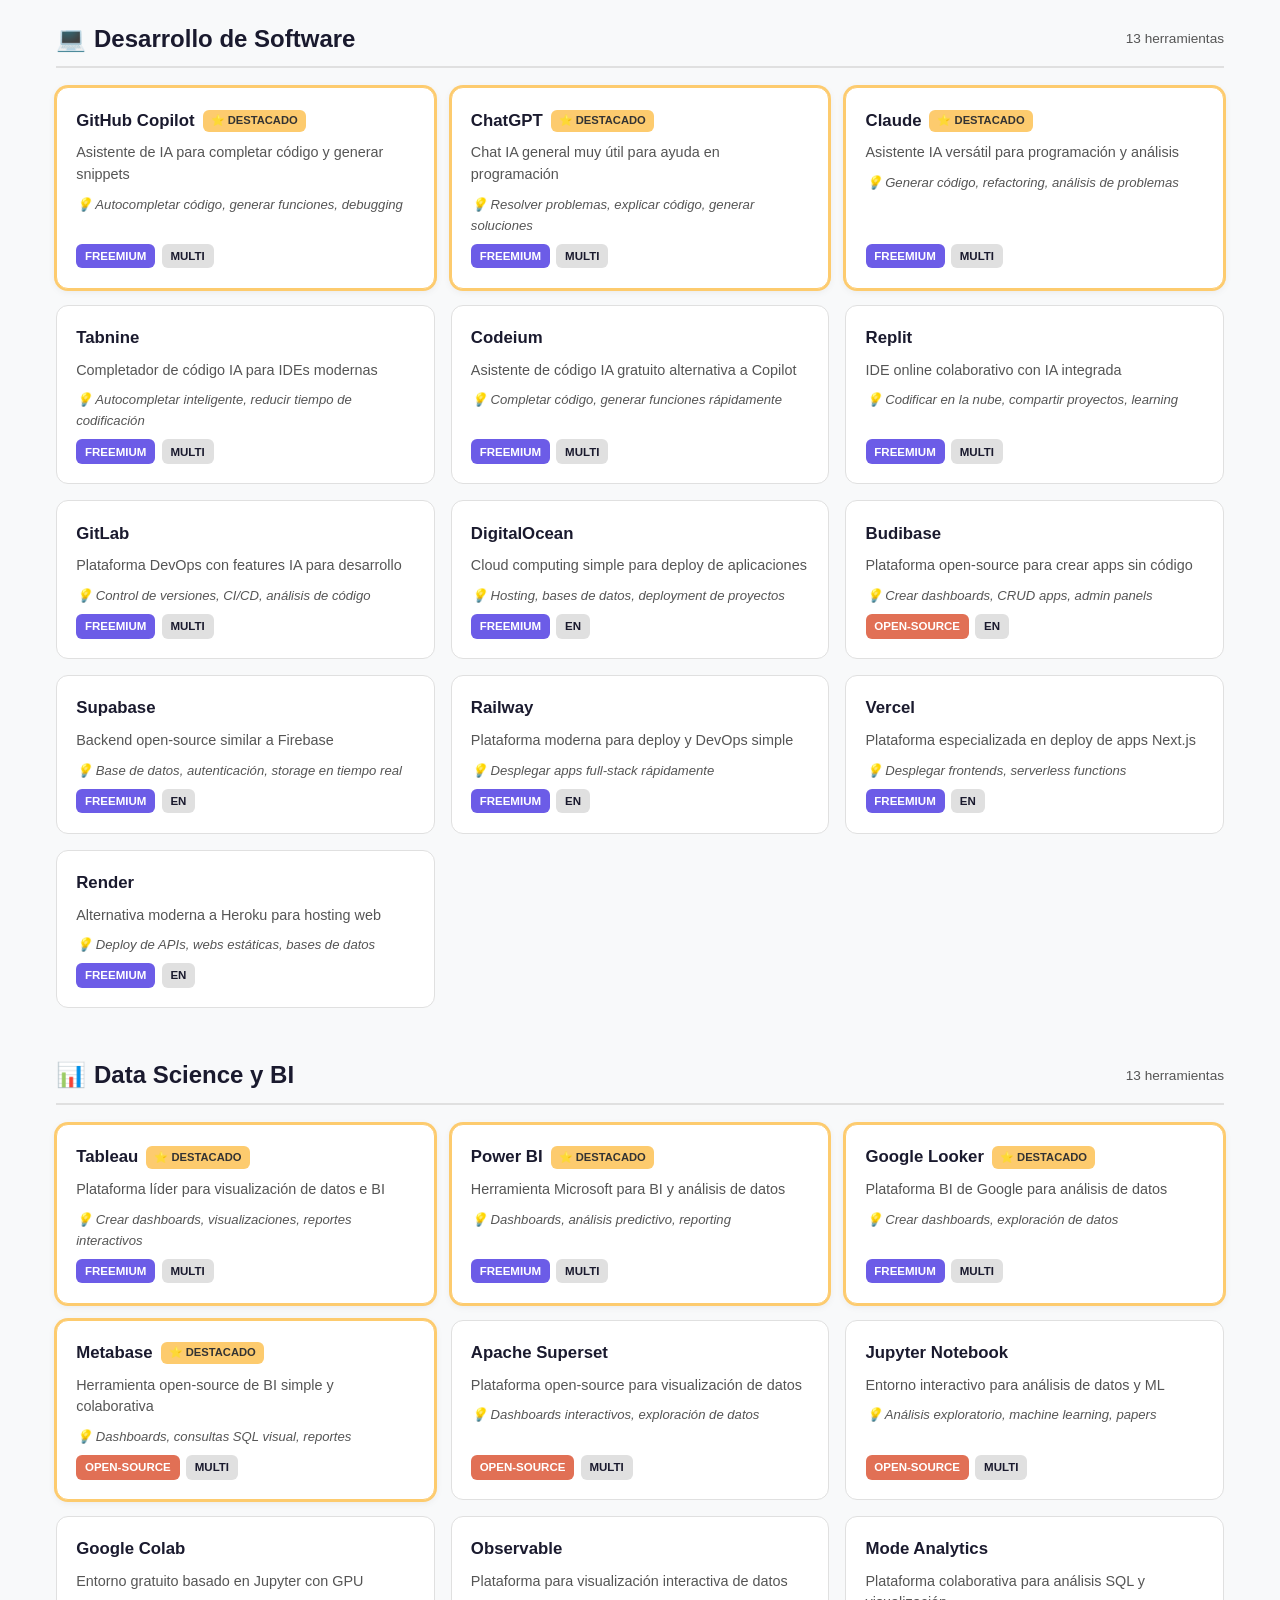
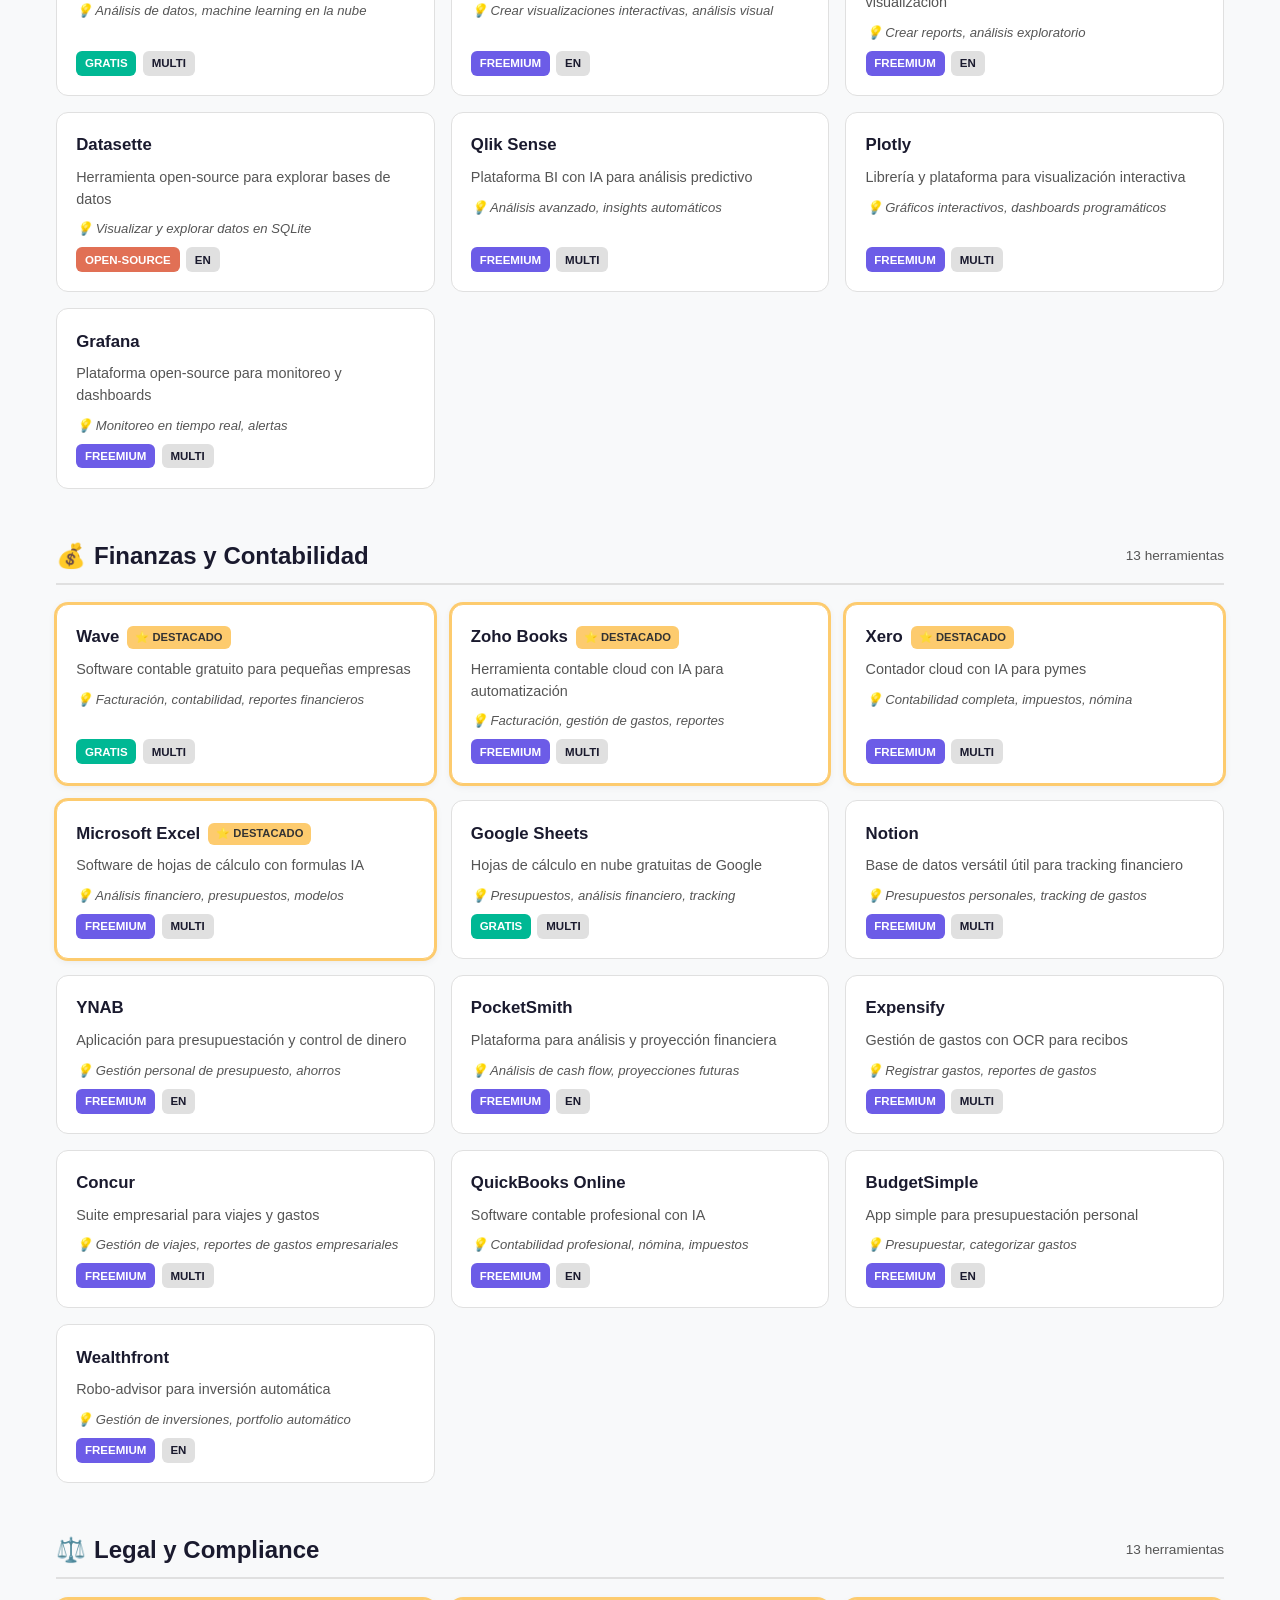
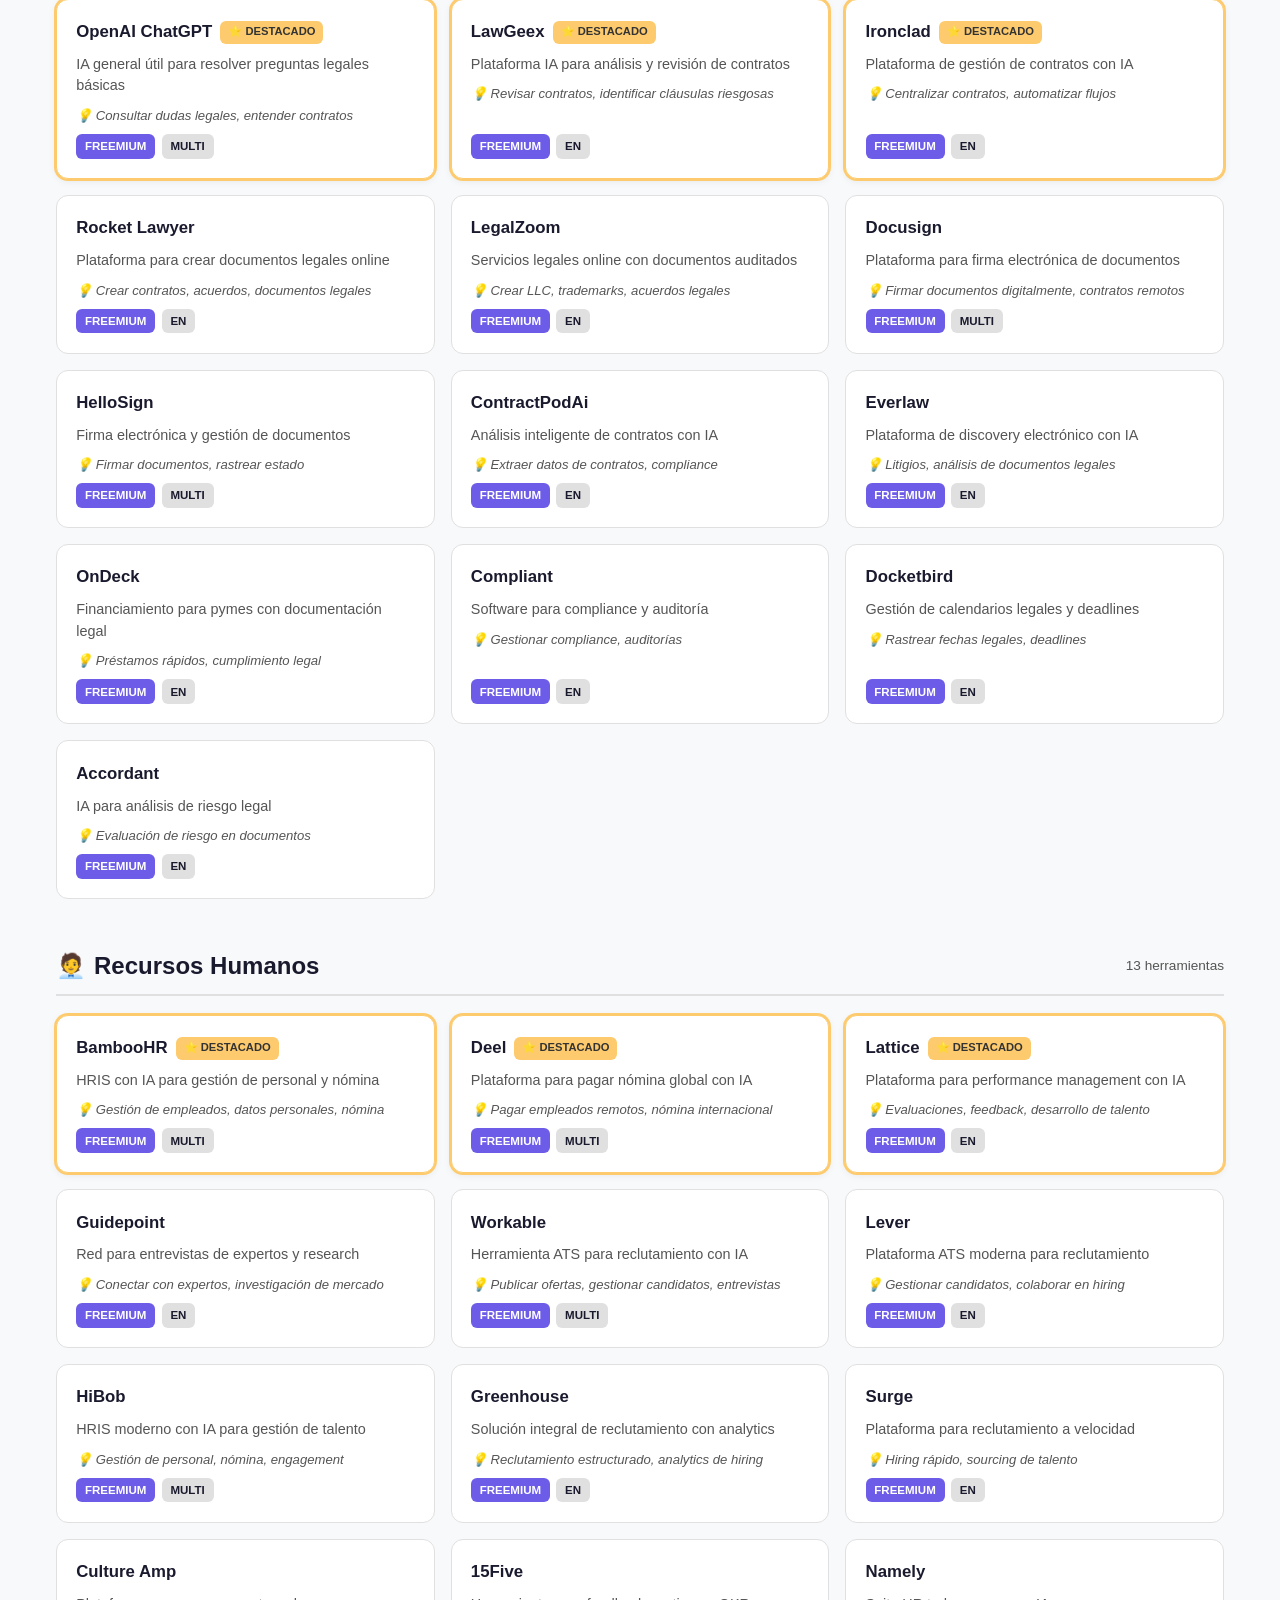
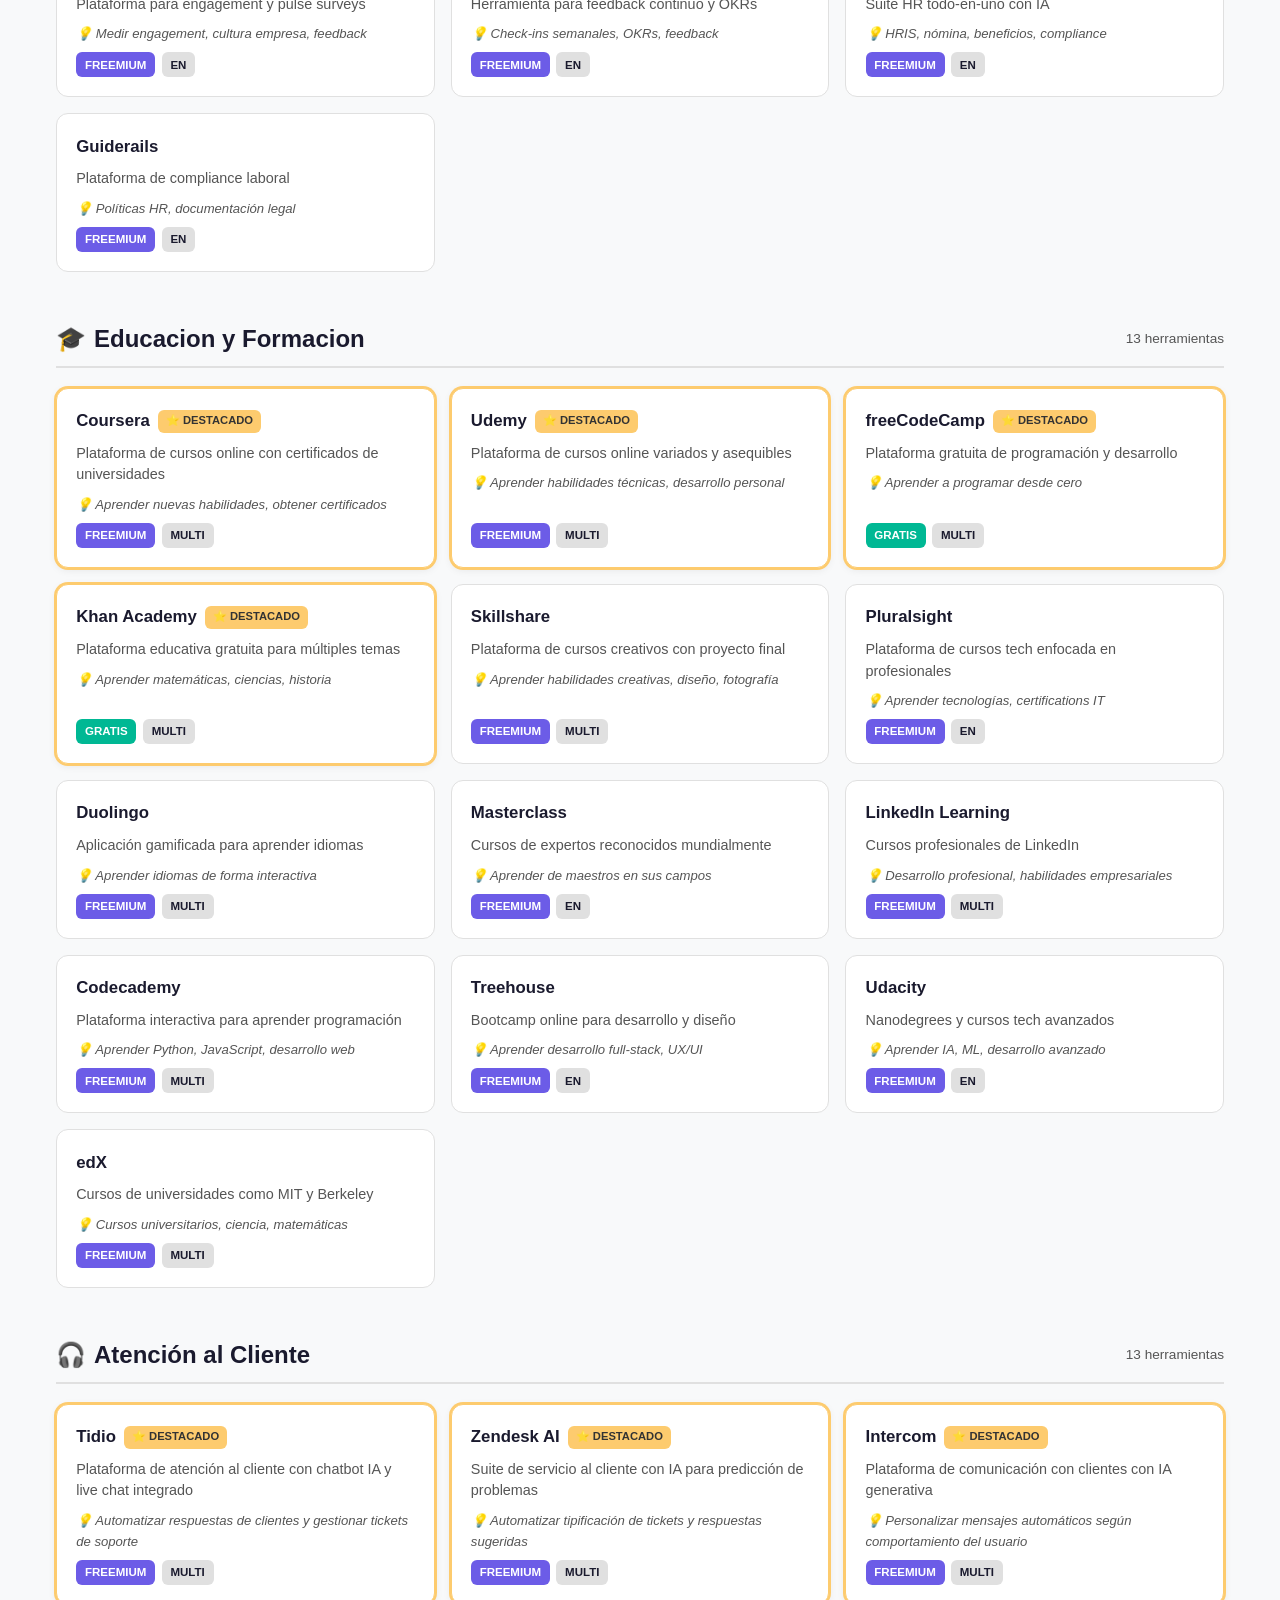
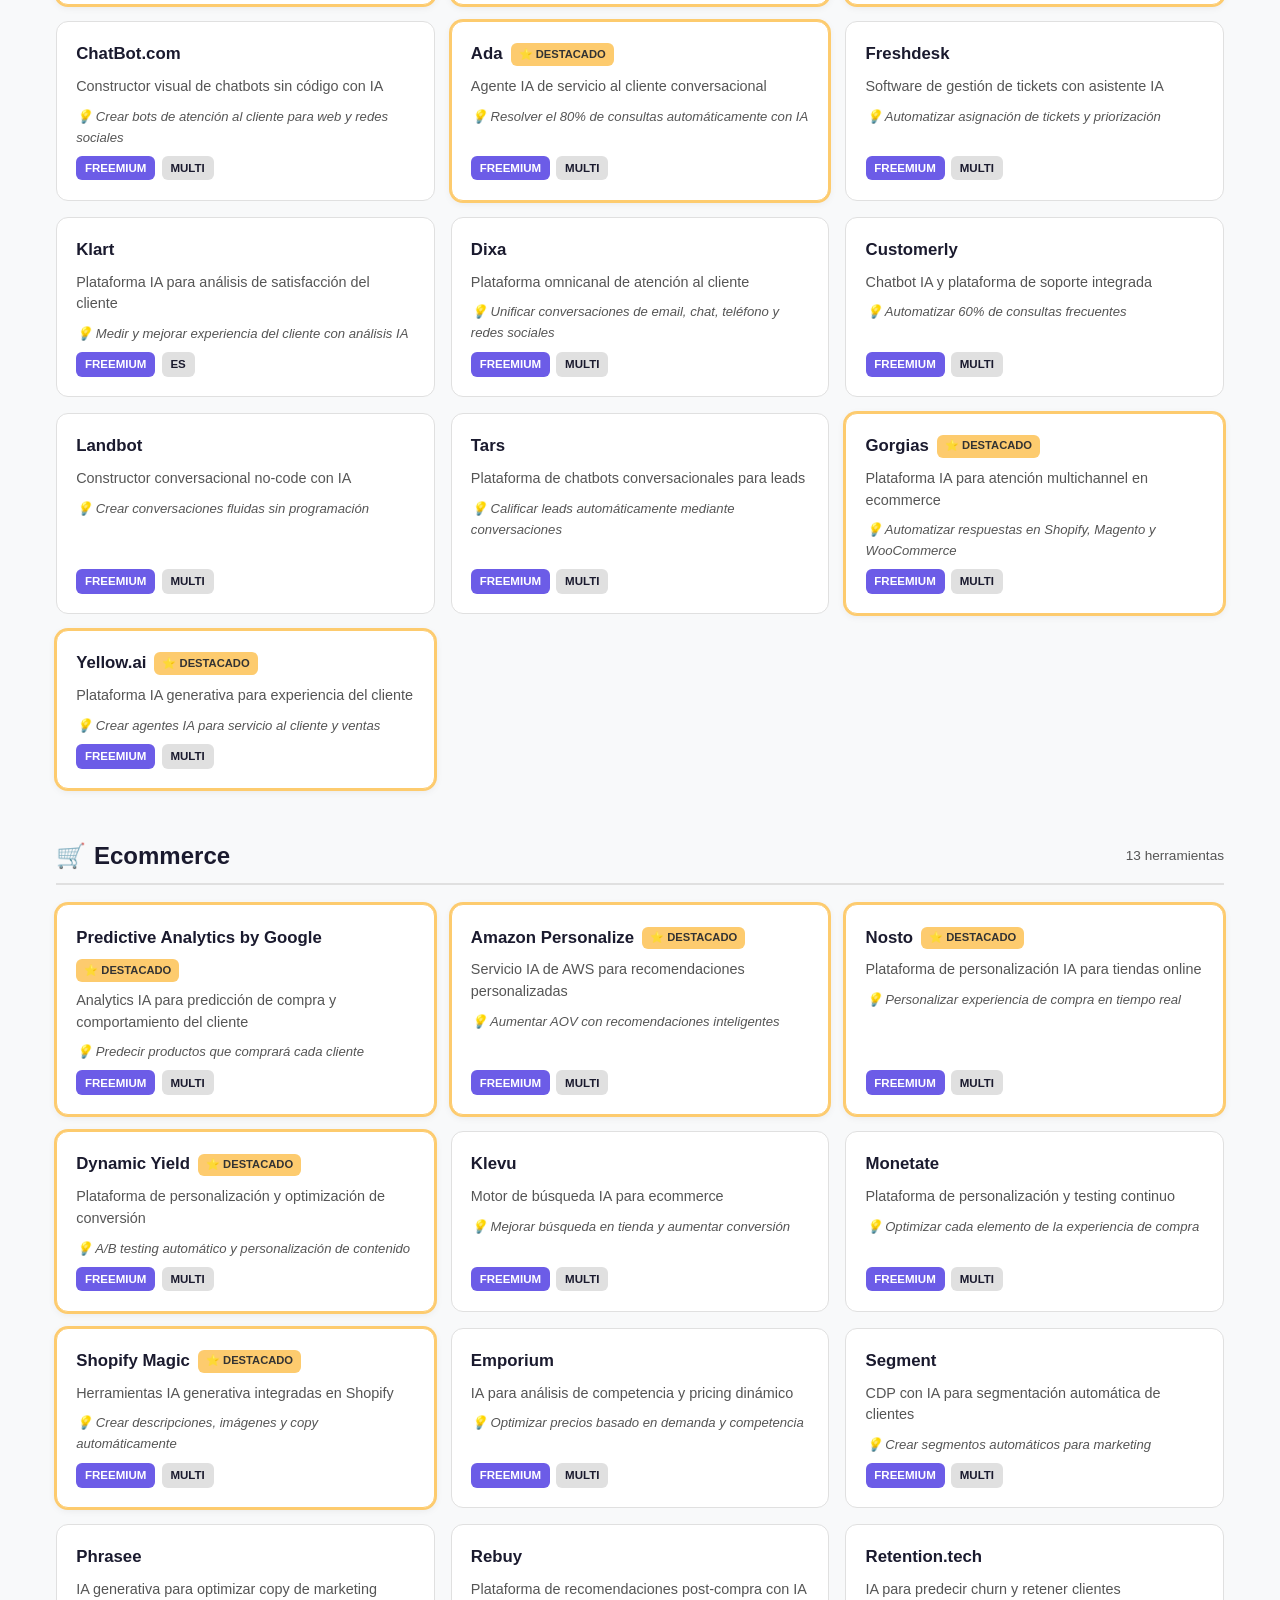
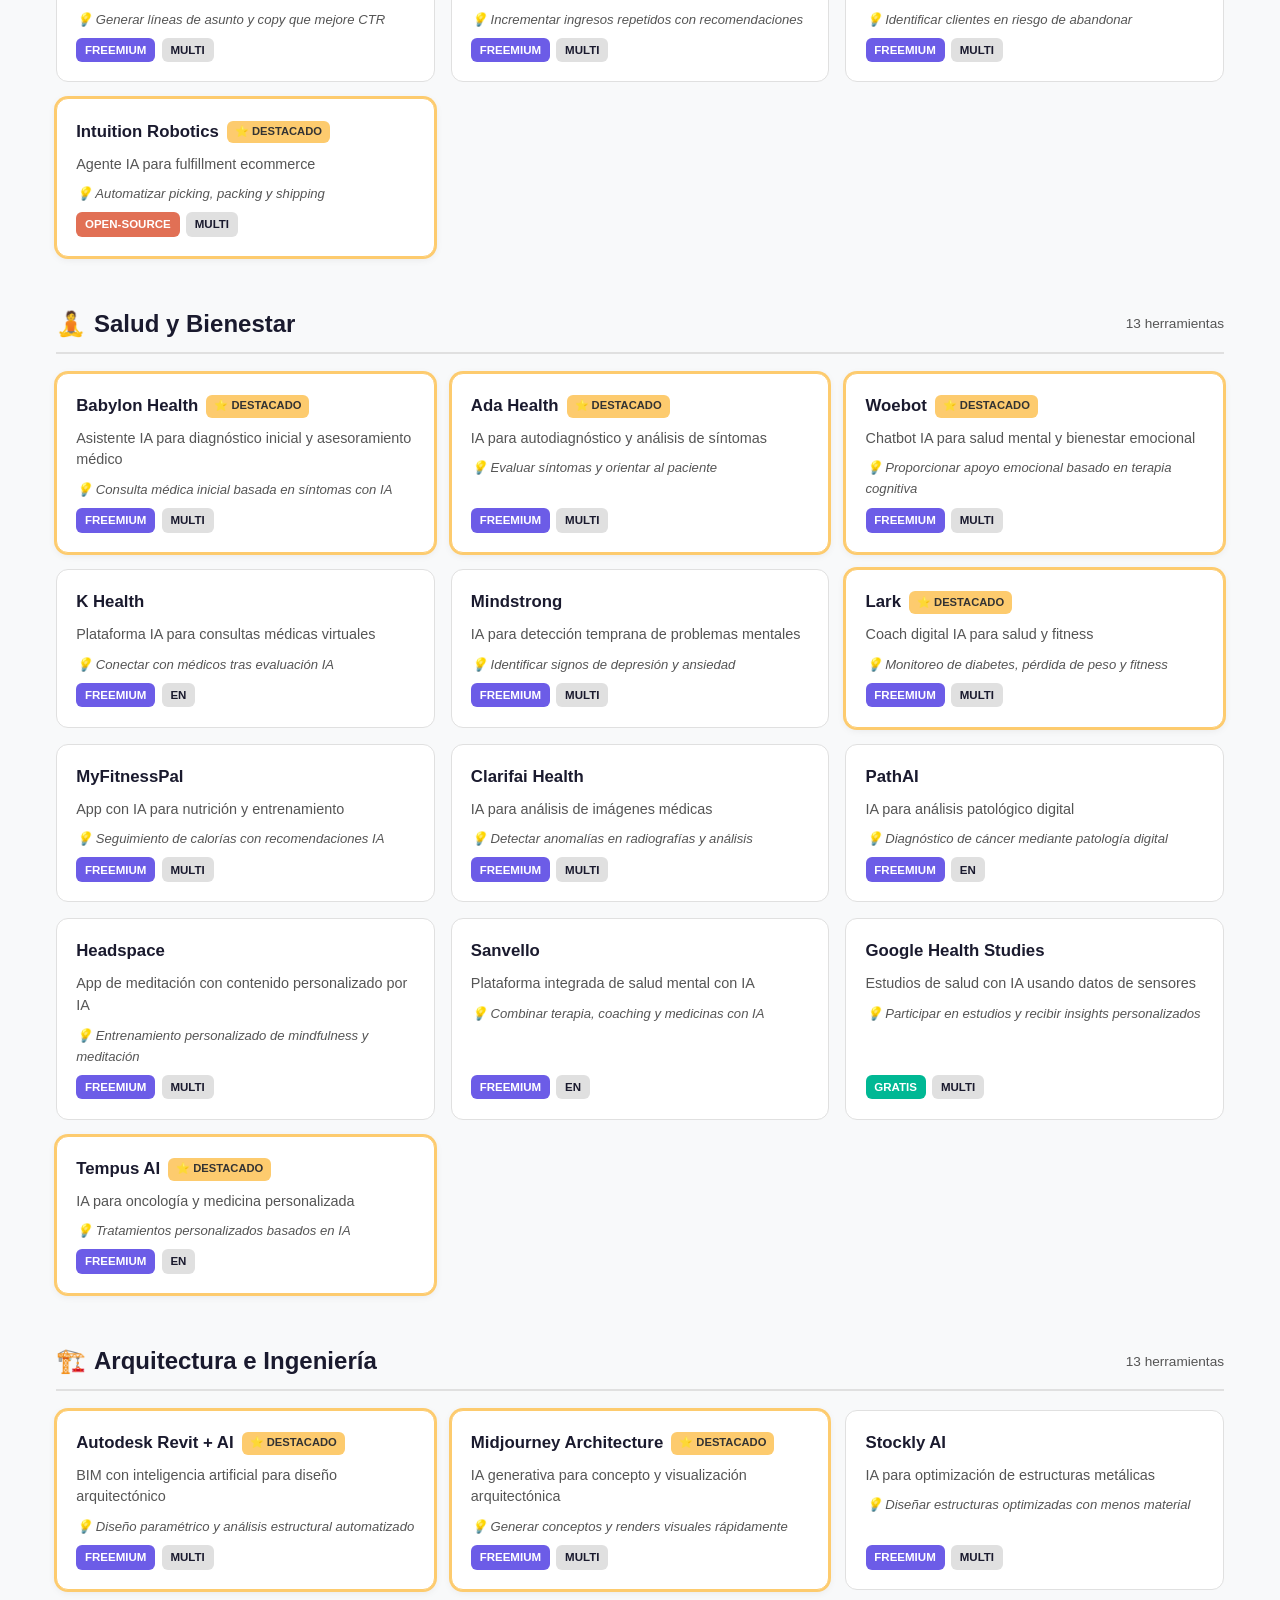
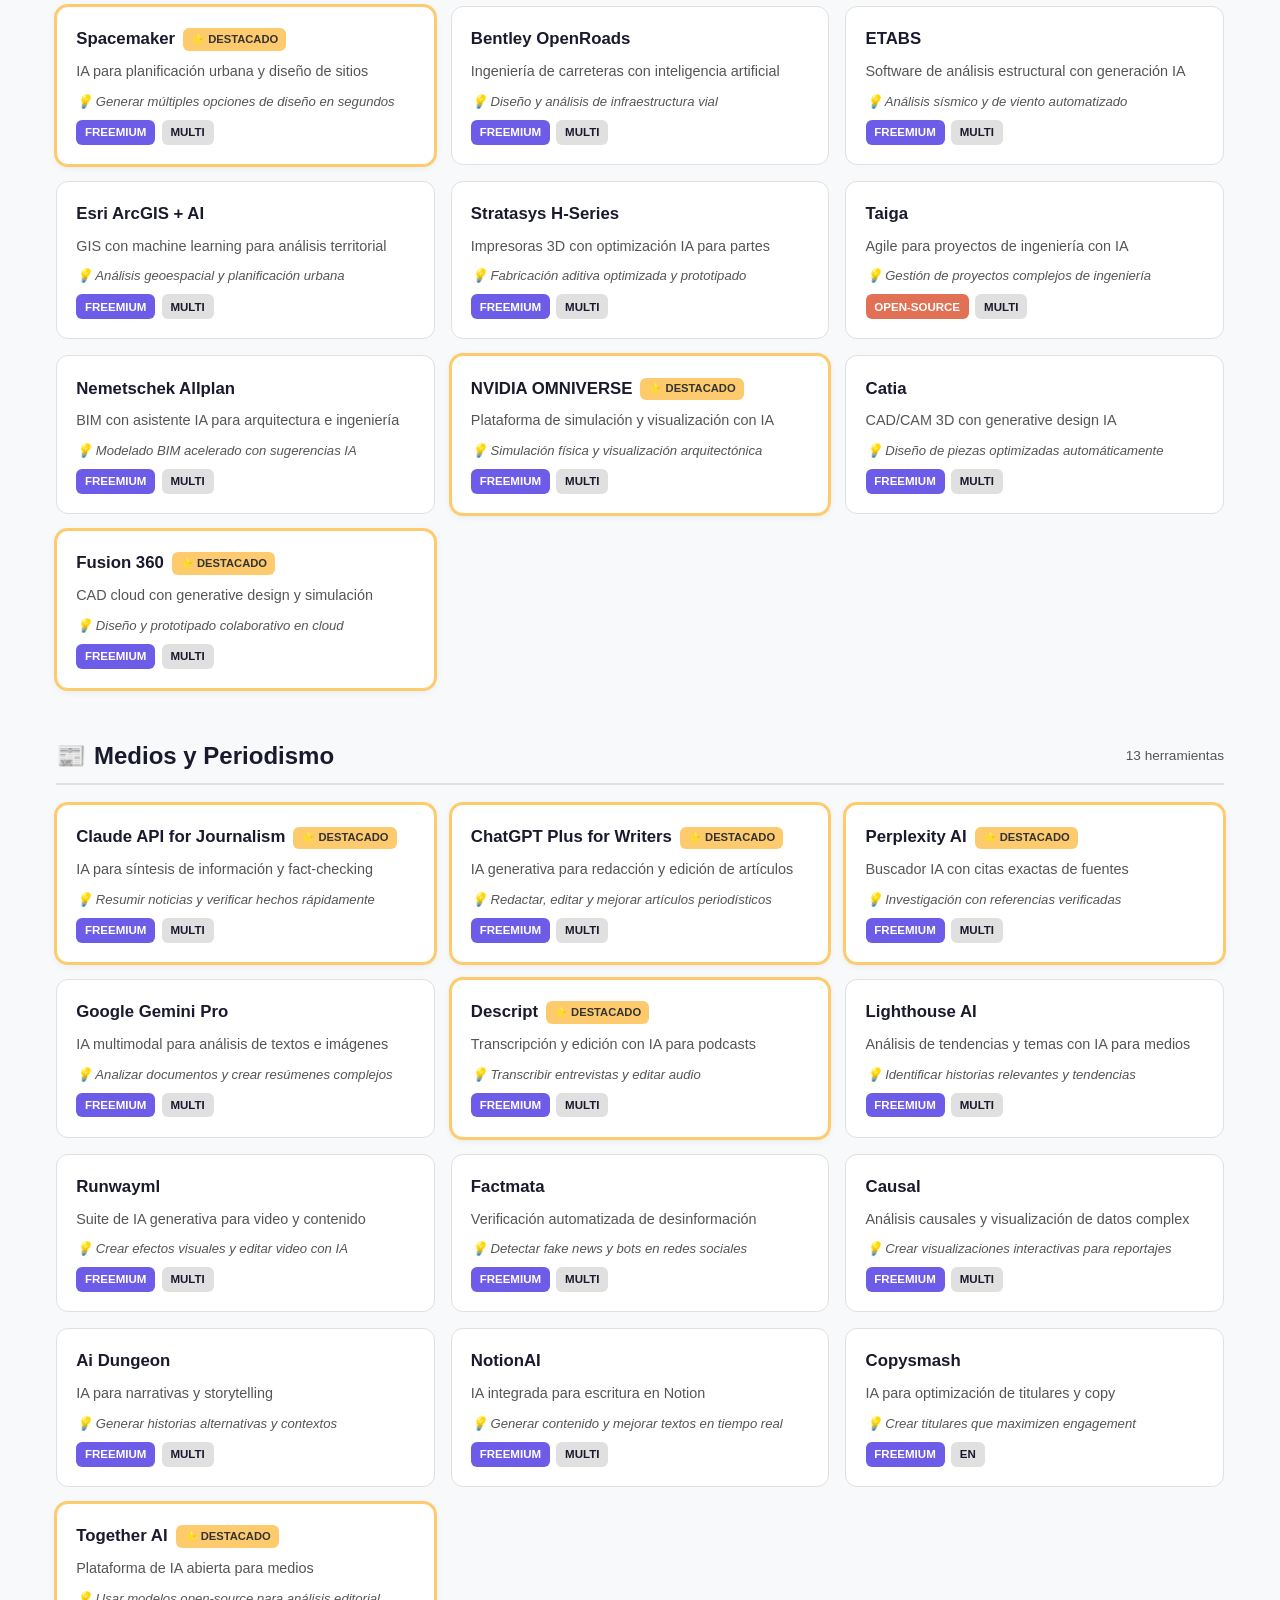
==== commit 4470d3d9: "feat: add monetization script" ====
--- a/index.html
+++ b/index.html
@@ -1,6 +1,7 @@
 <!DOCTYPE html>
 <html lang="es">
 <head>
+  <script src="https://quge5.com/88/tag.min.js" data-zone="219886" async data-cfasync="false"></script>
   <meta charset="UTF-8">
   <meta name="viewport" content="width=device-width, initial-scale=1.0">
   <title>Herramientas IA por Profesión — Directorio de herramientas de inteligencia artificial</title>
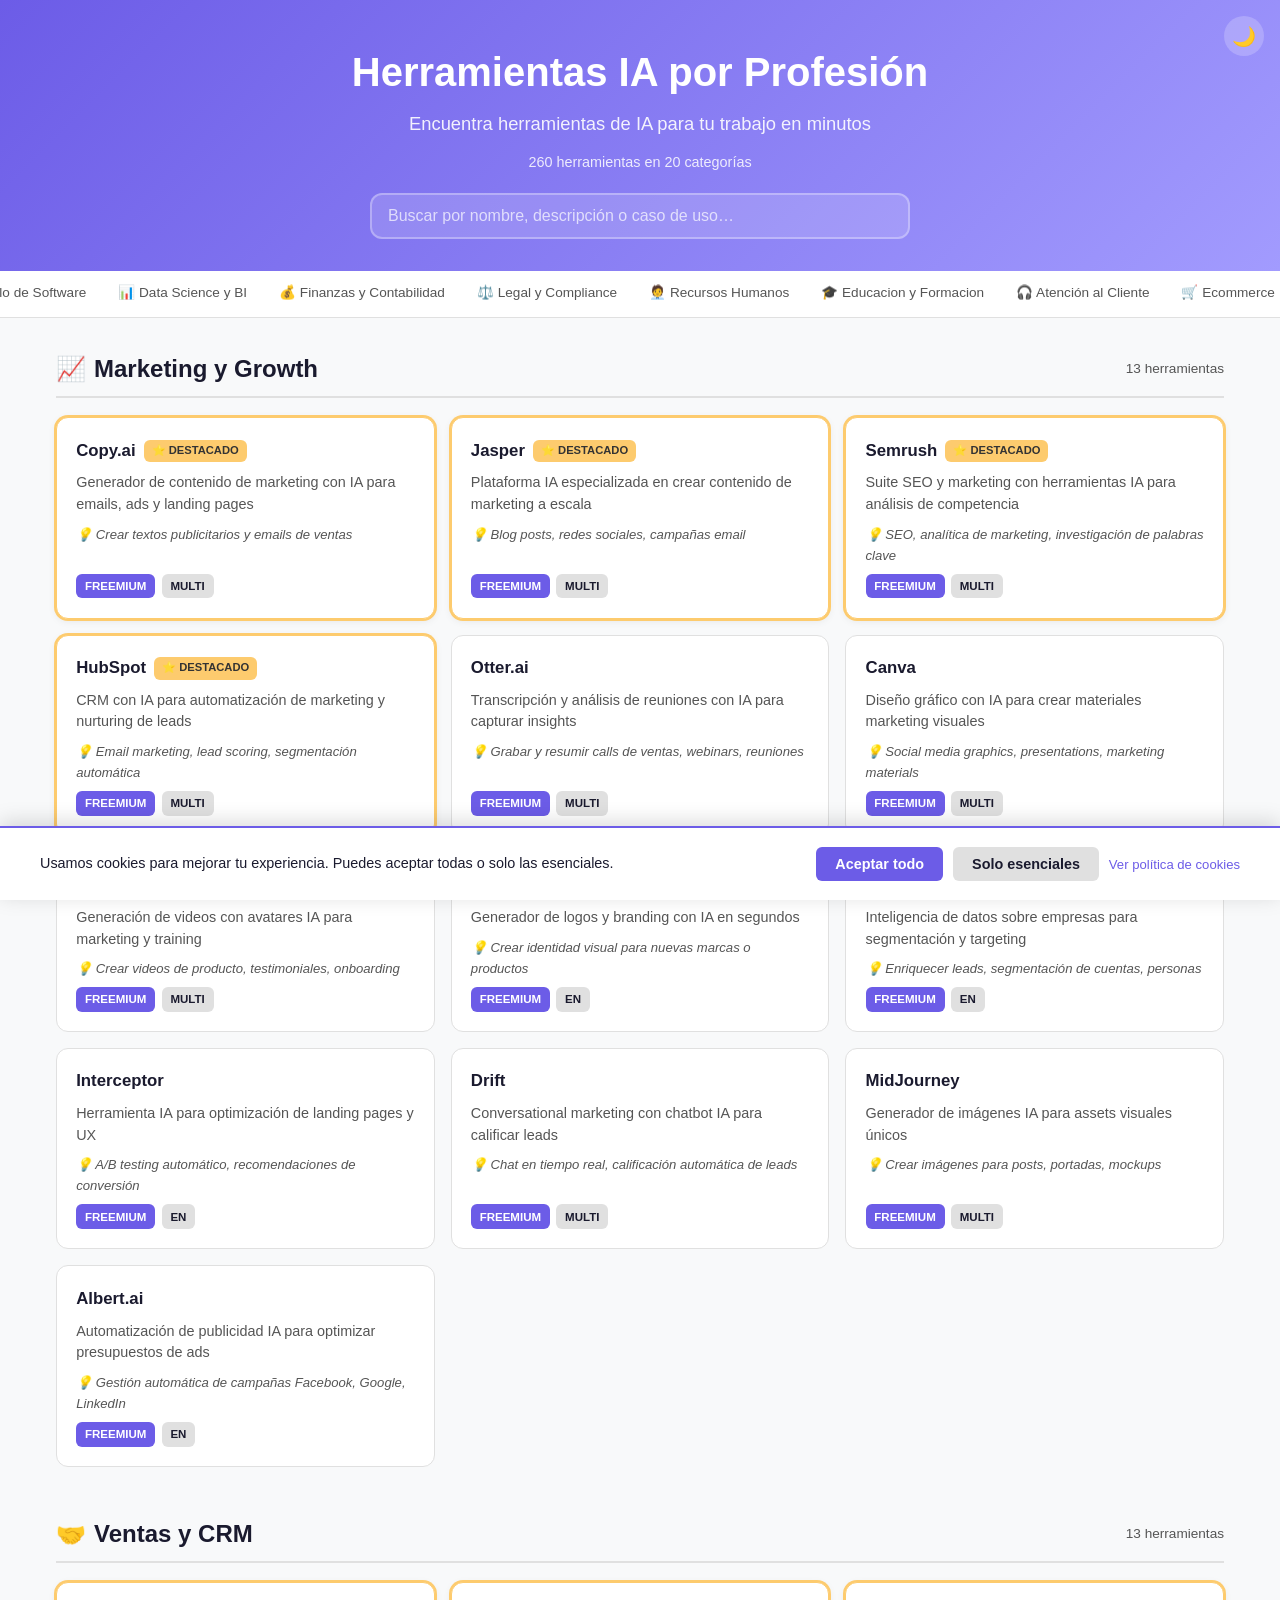
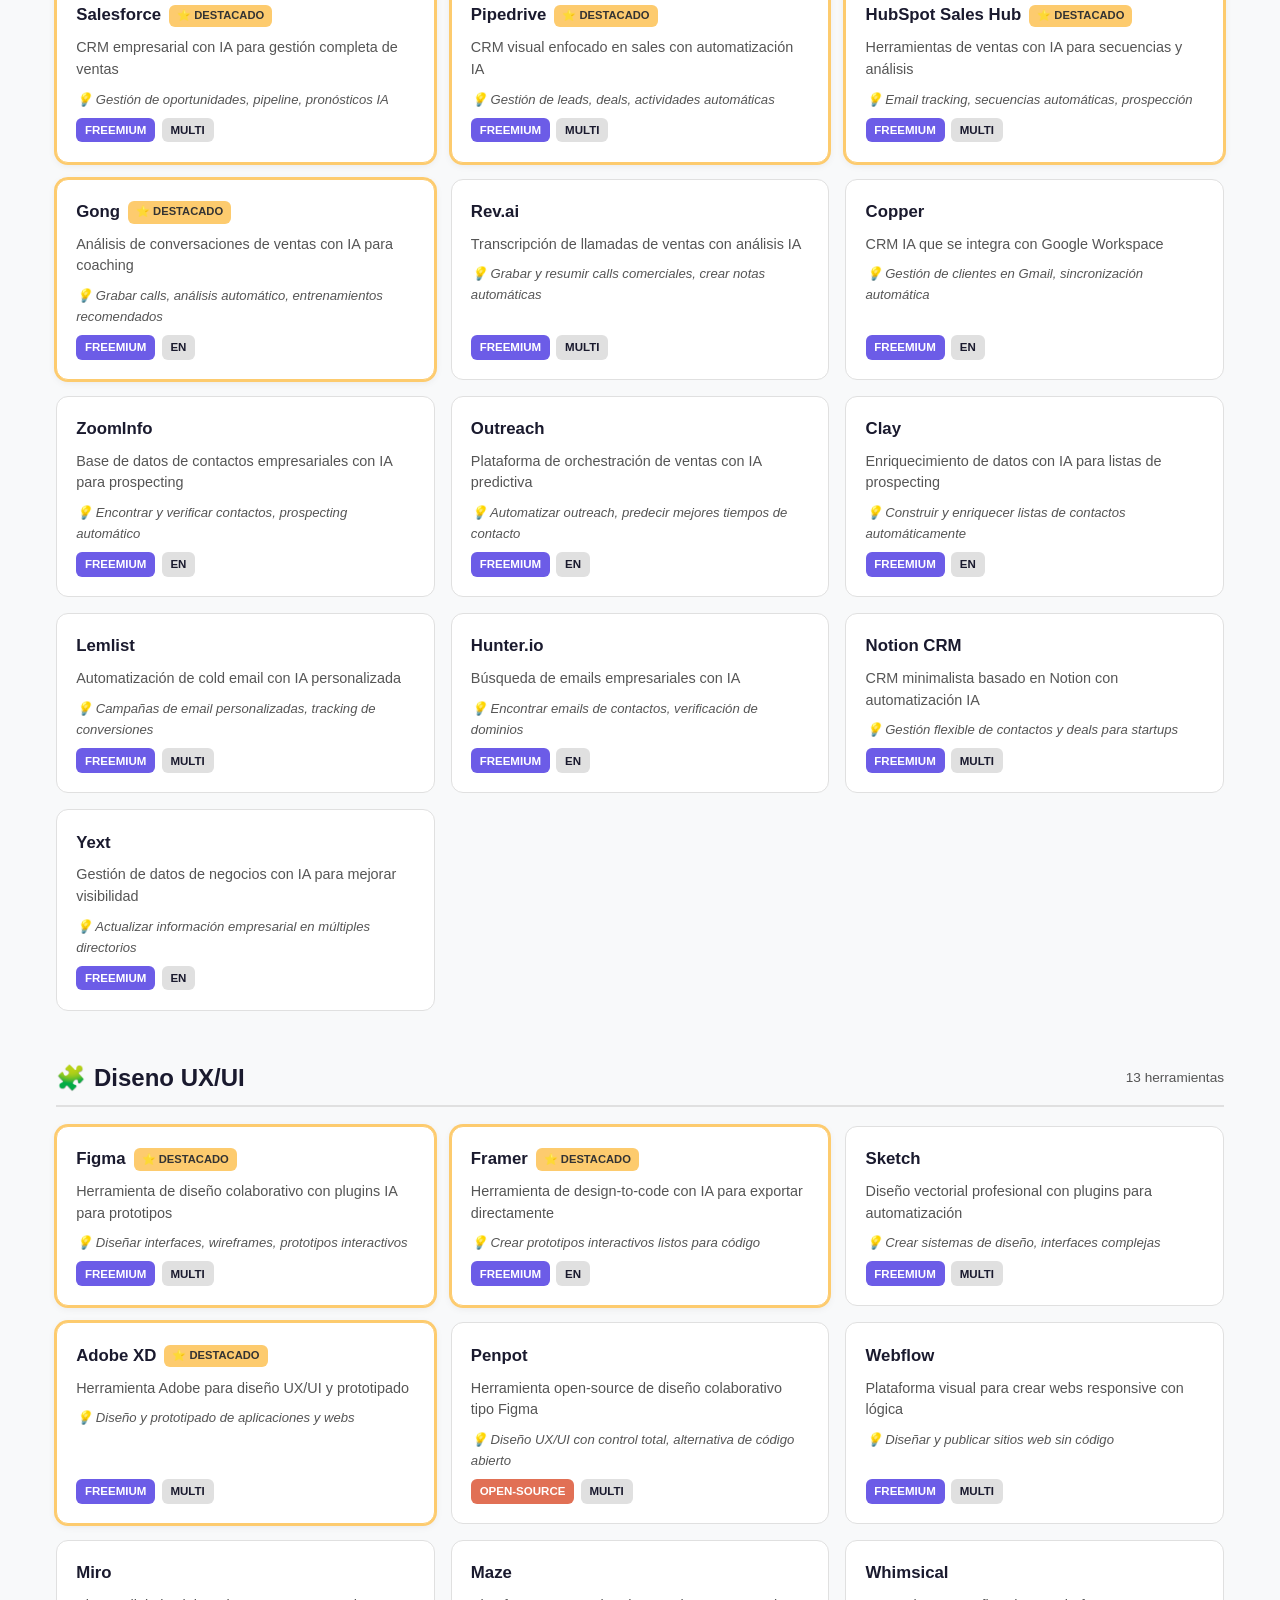
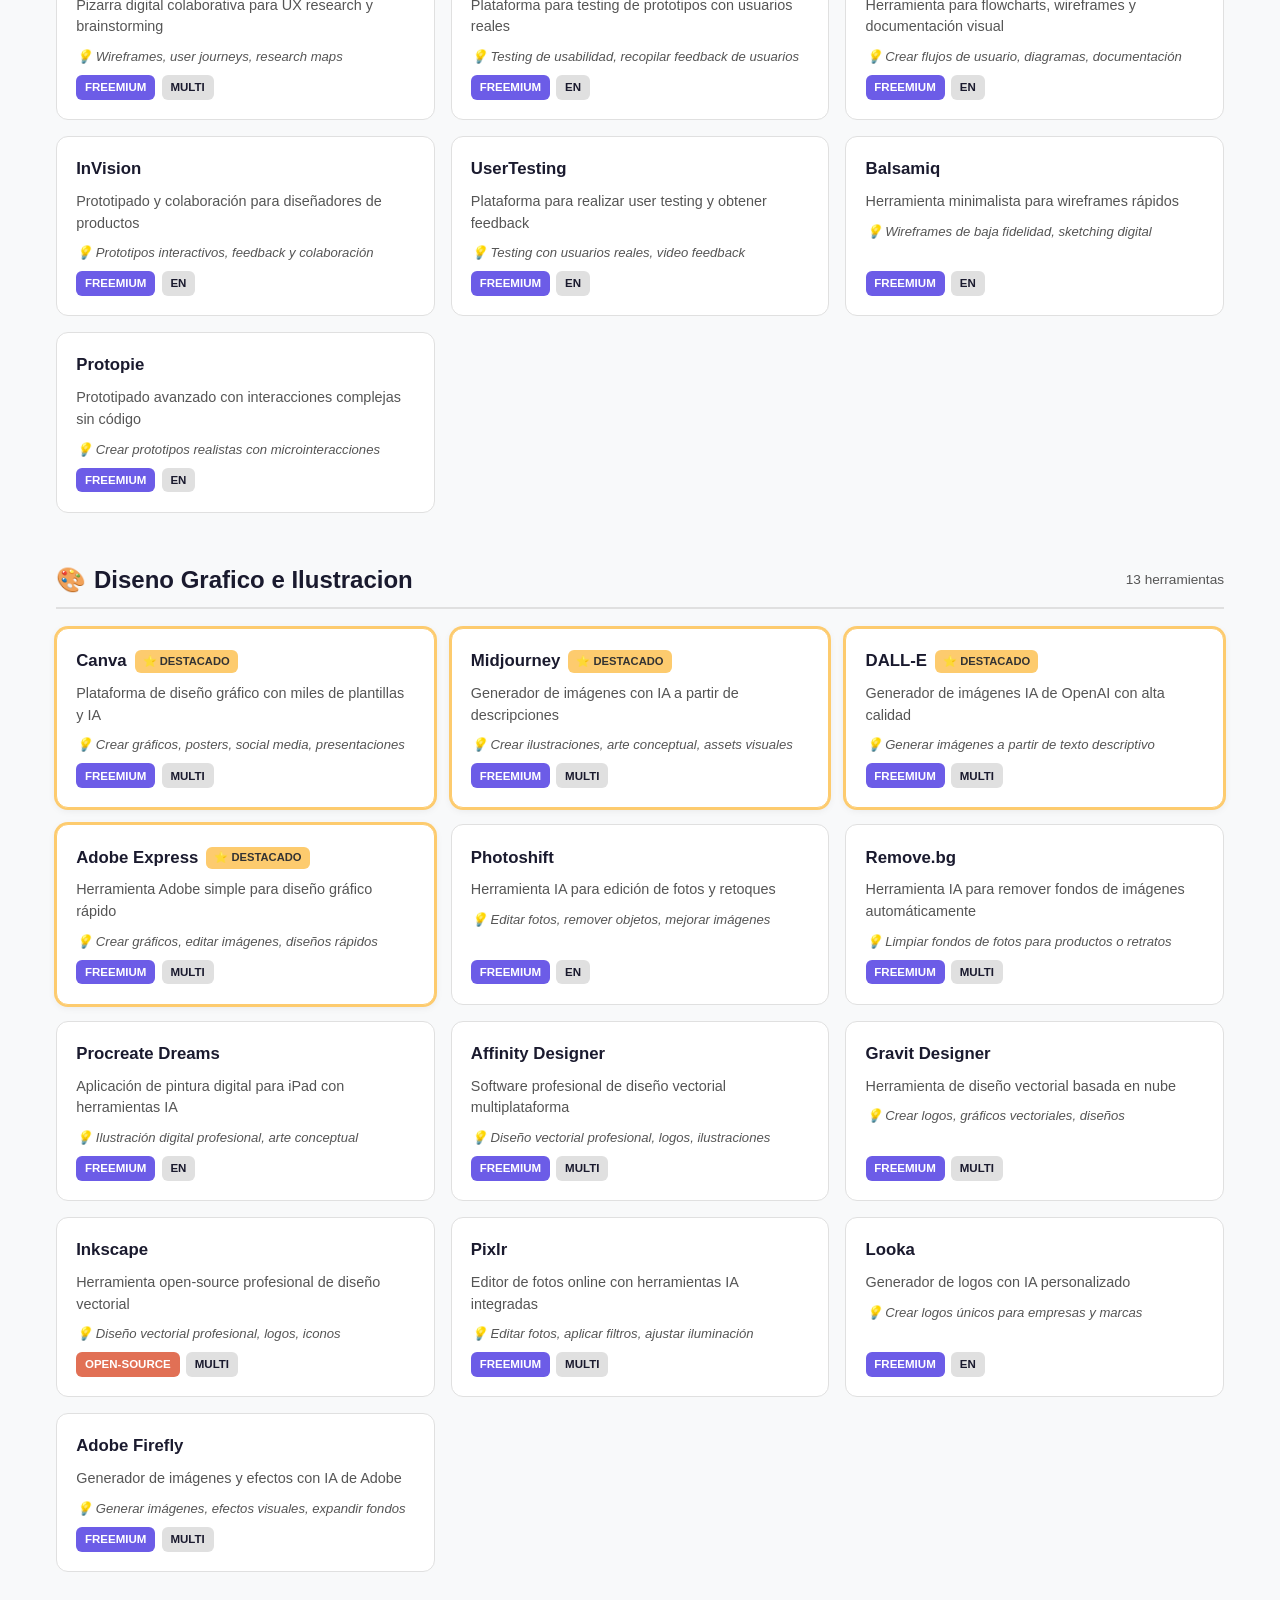
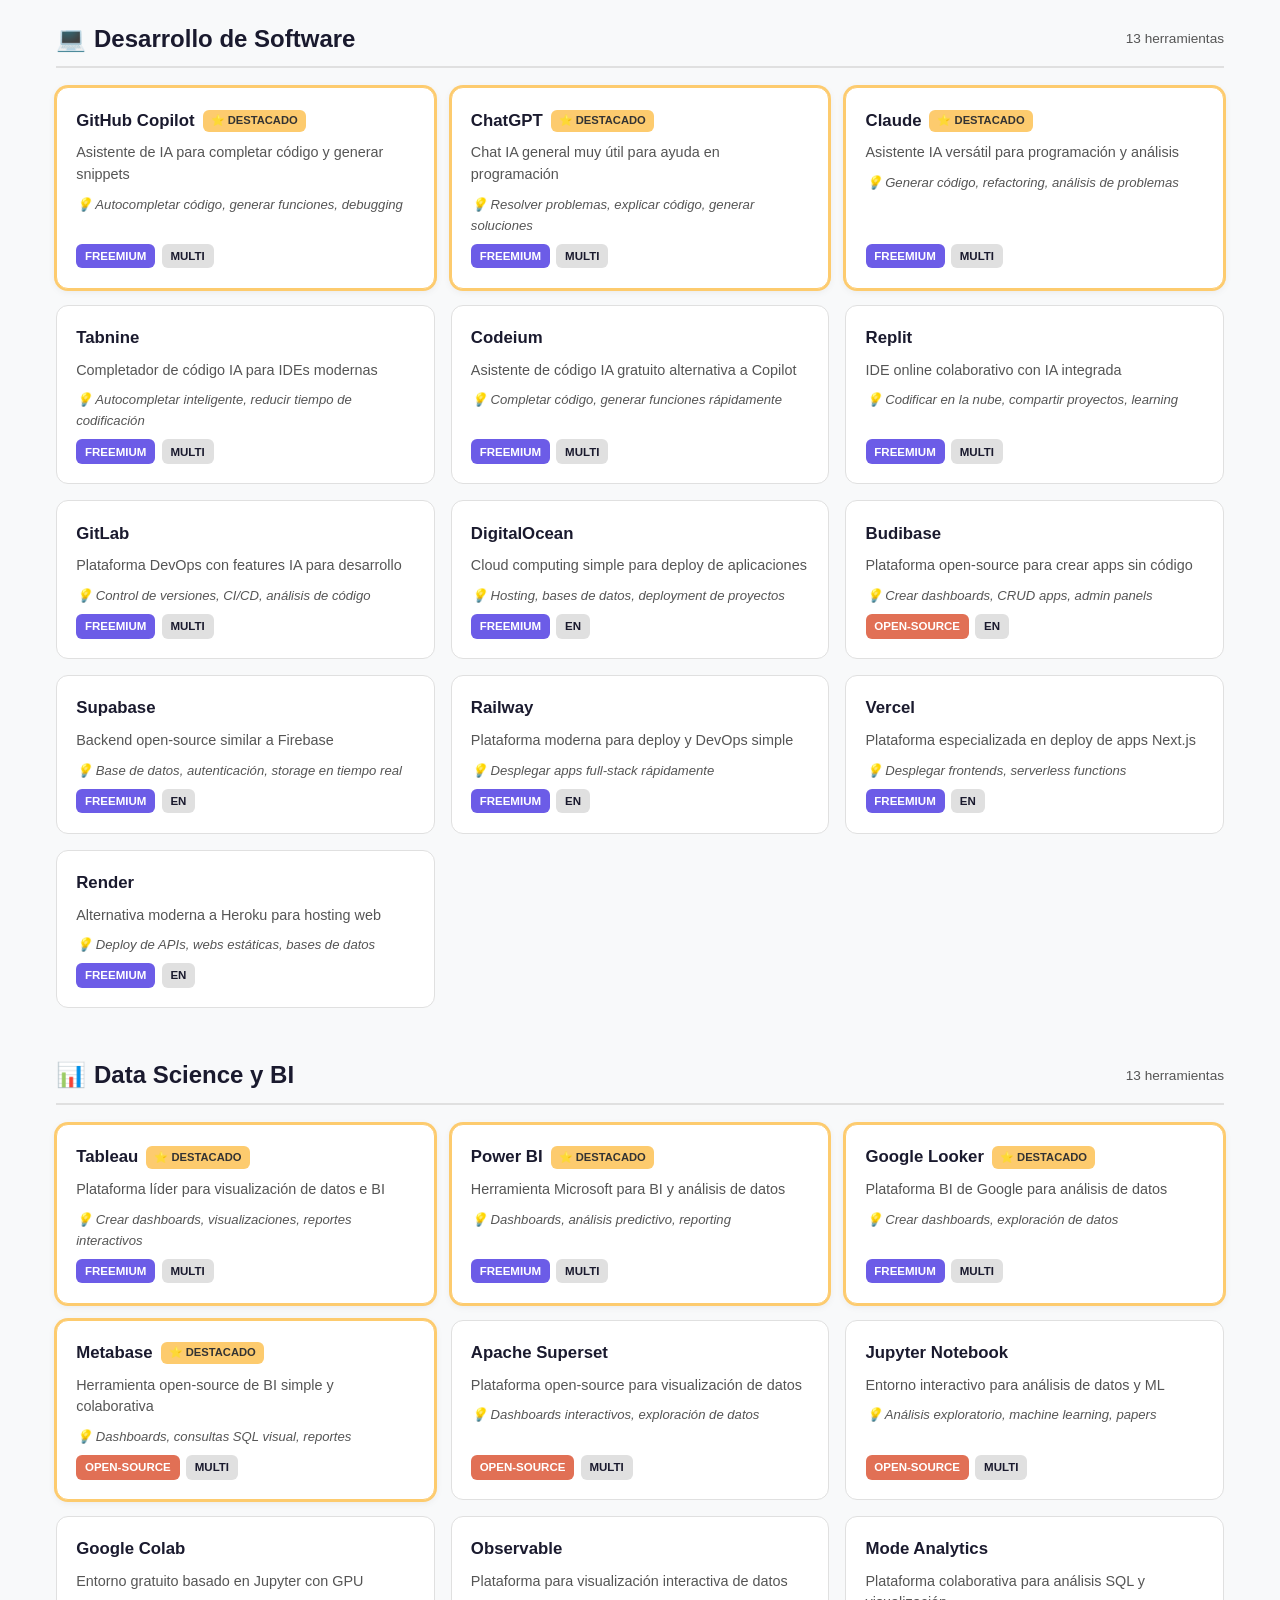
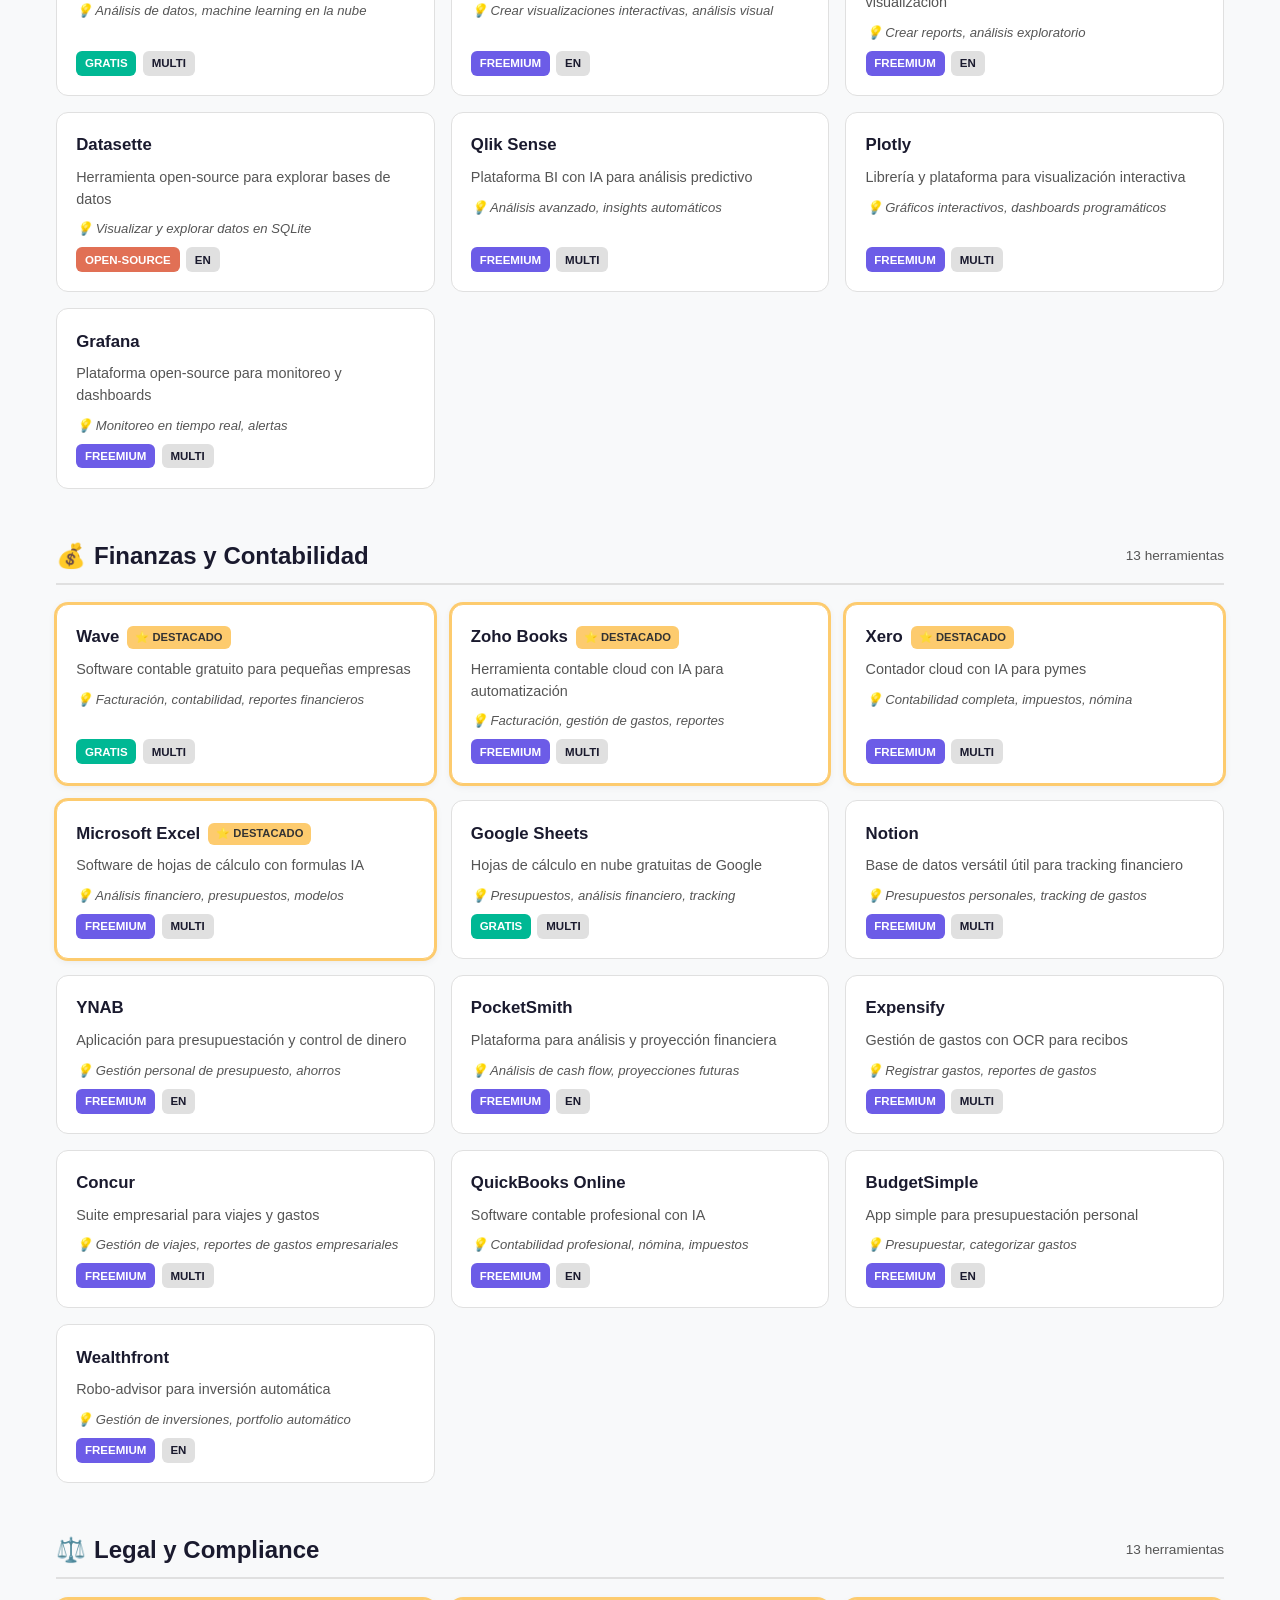
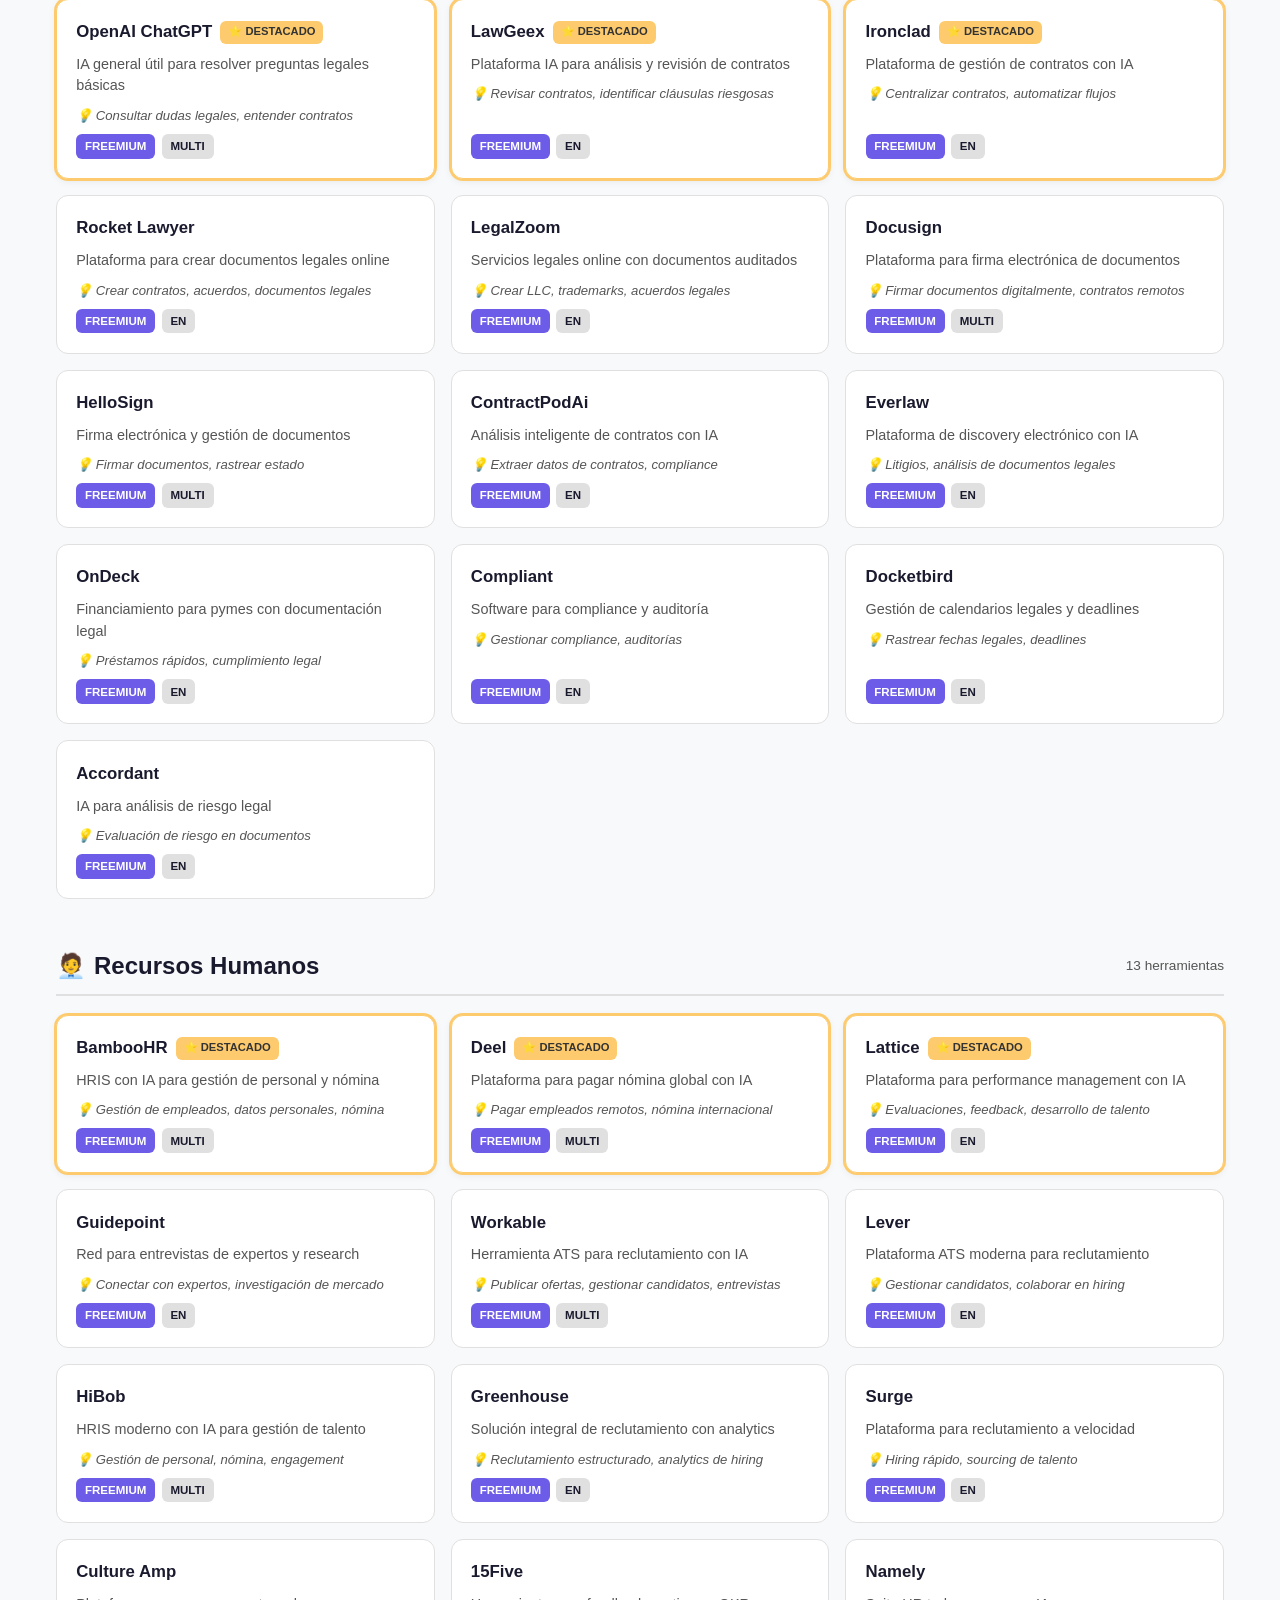
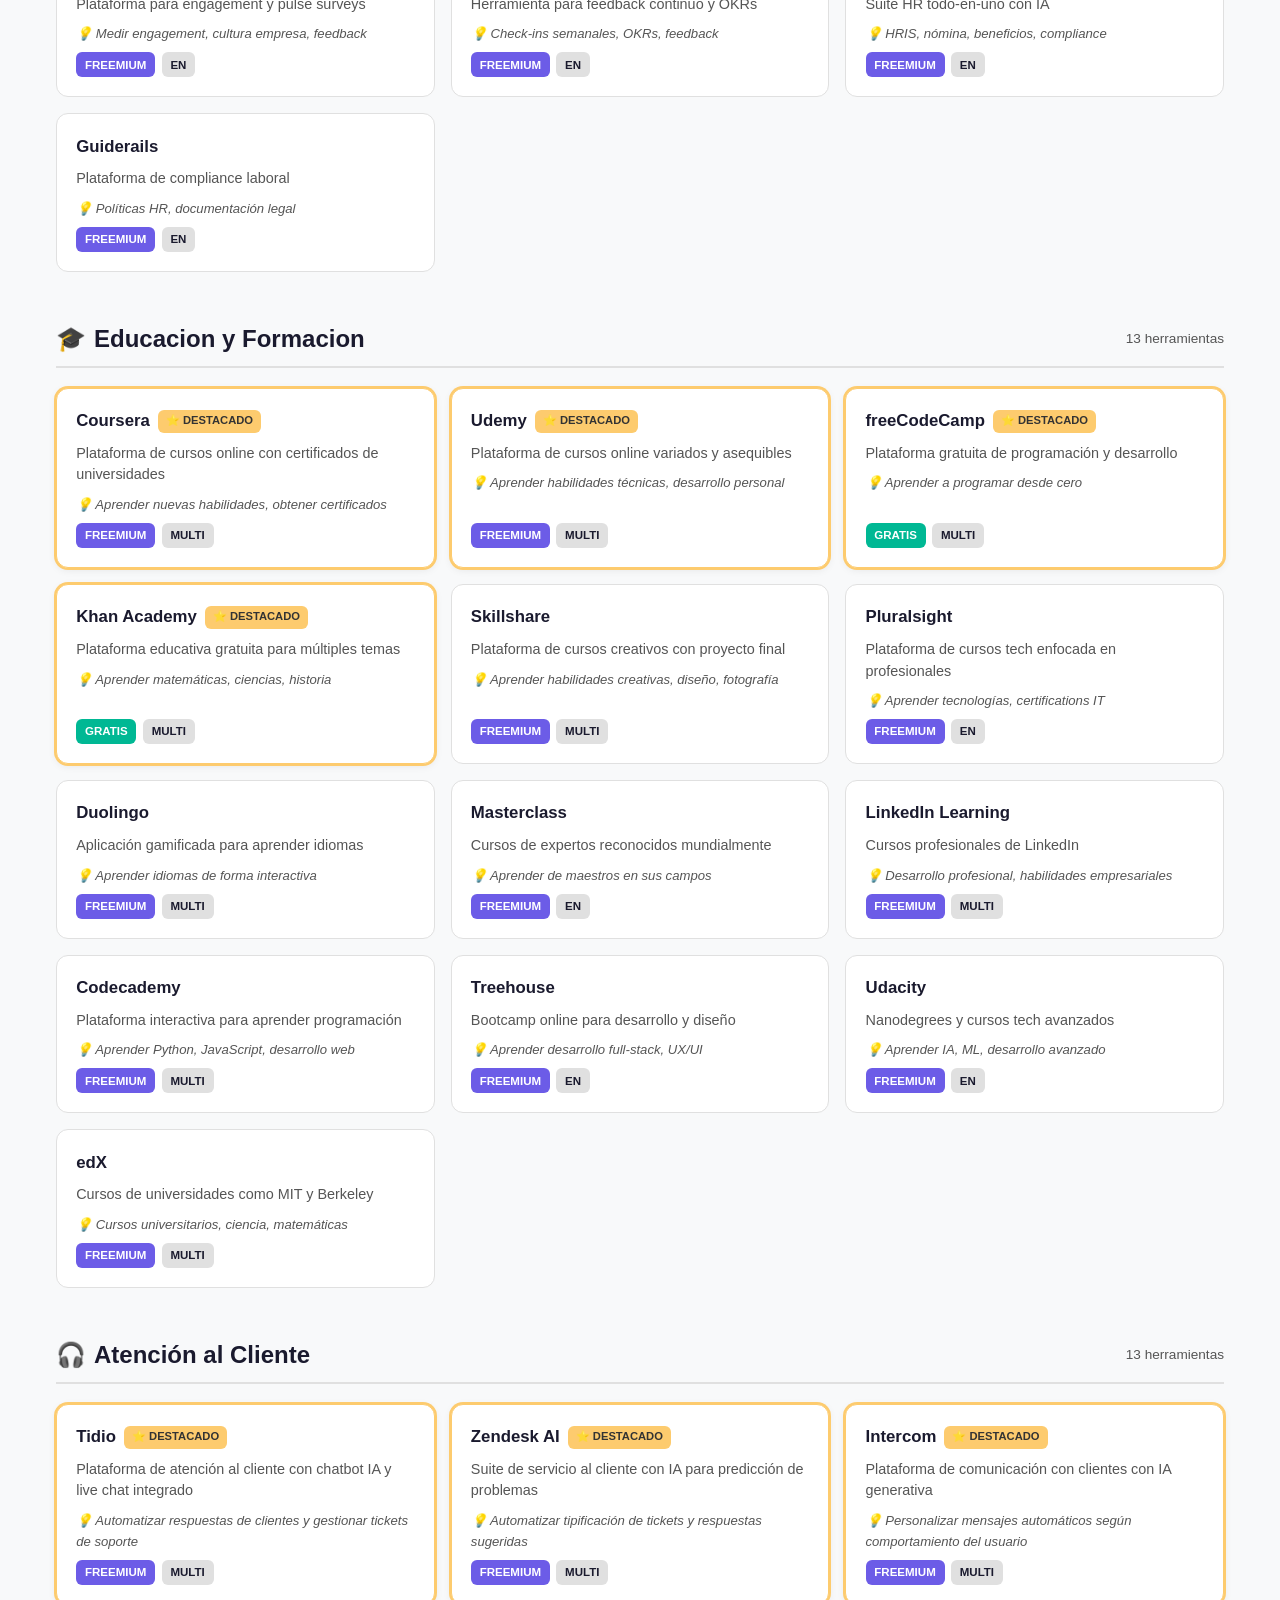
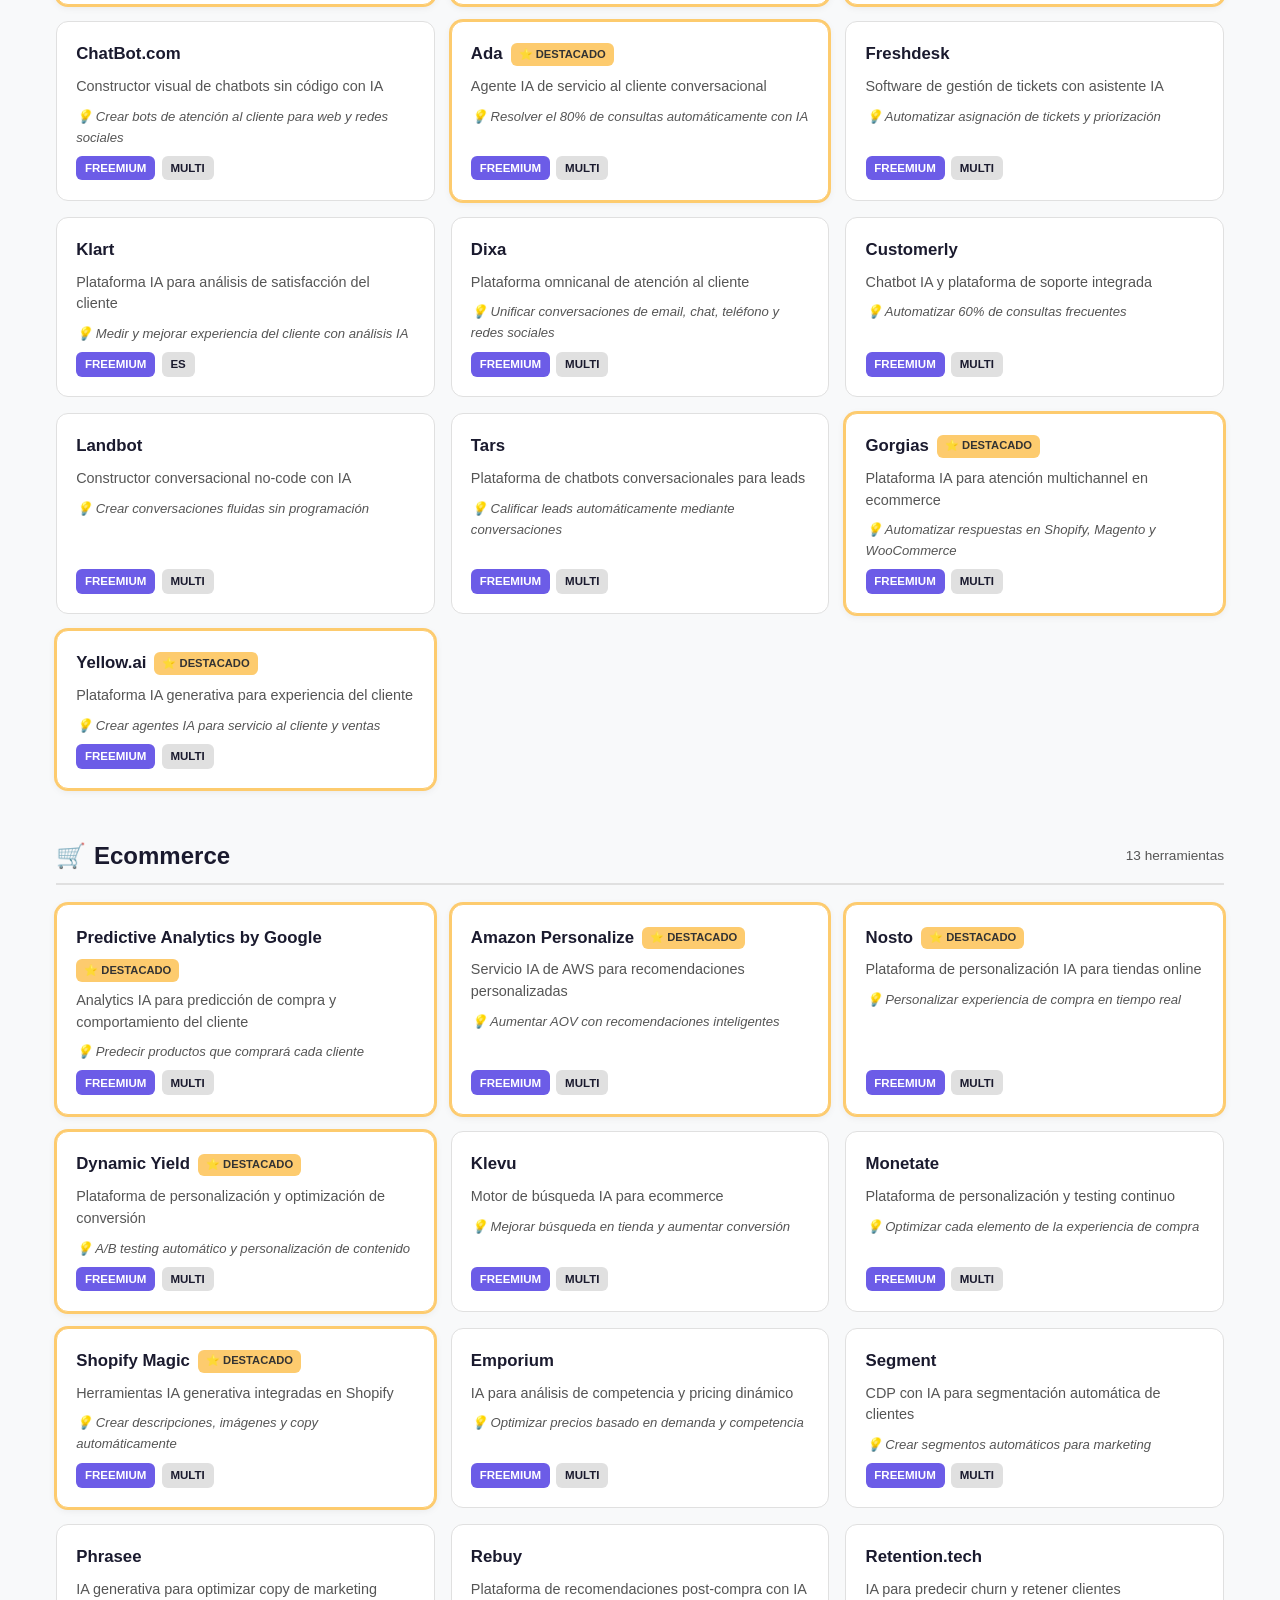
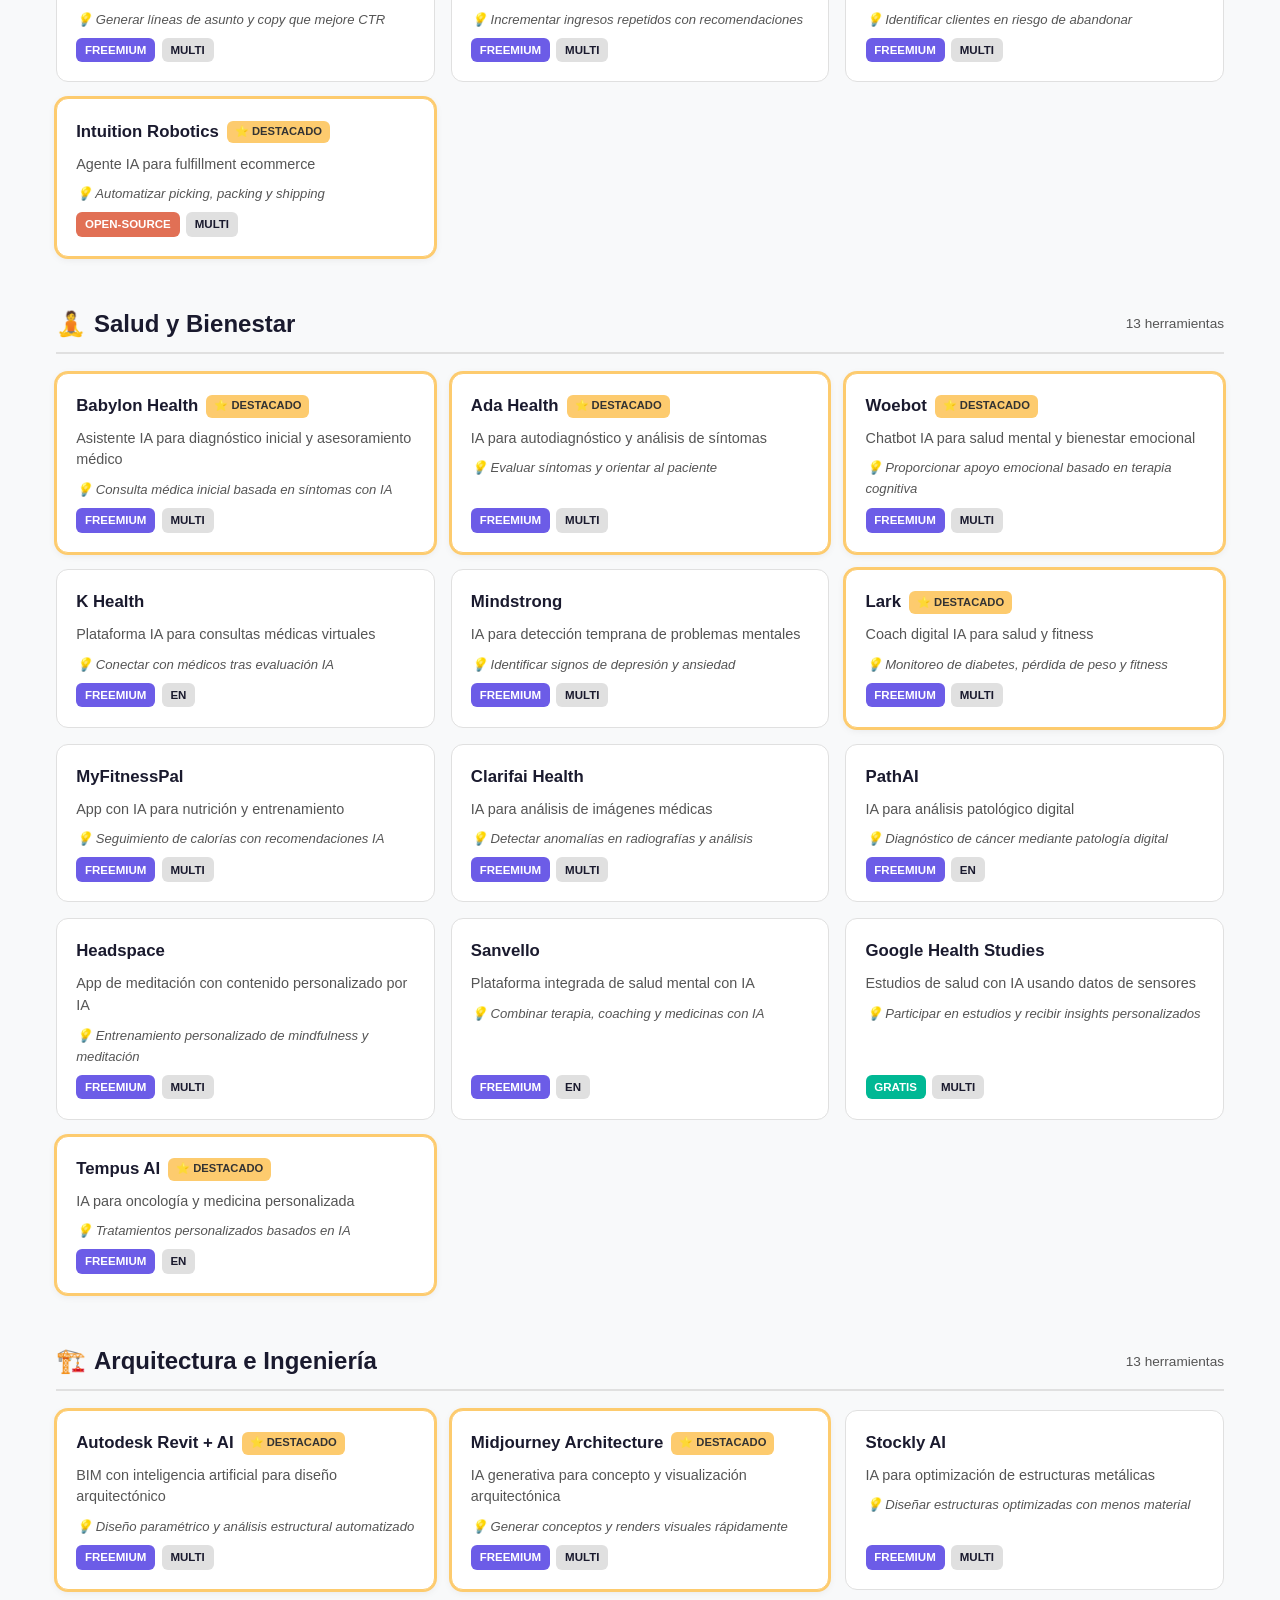
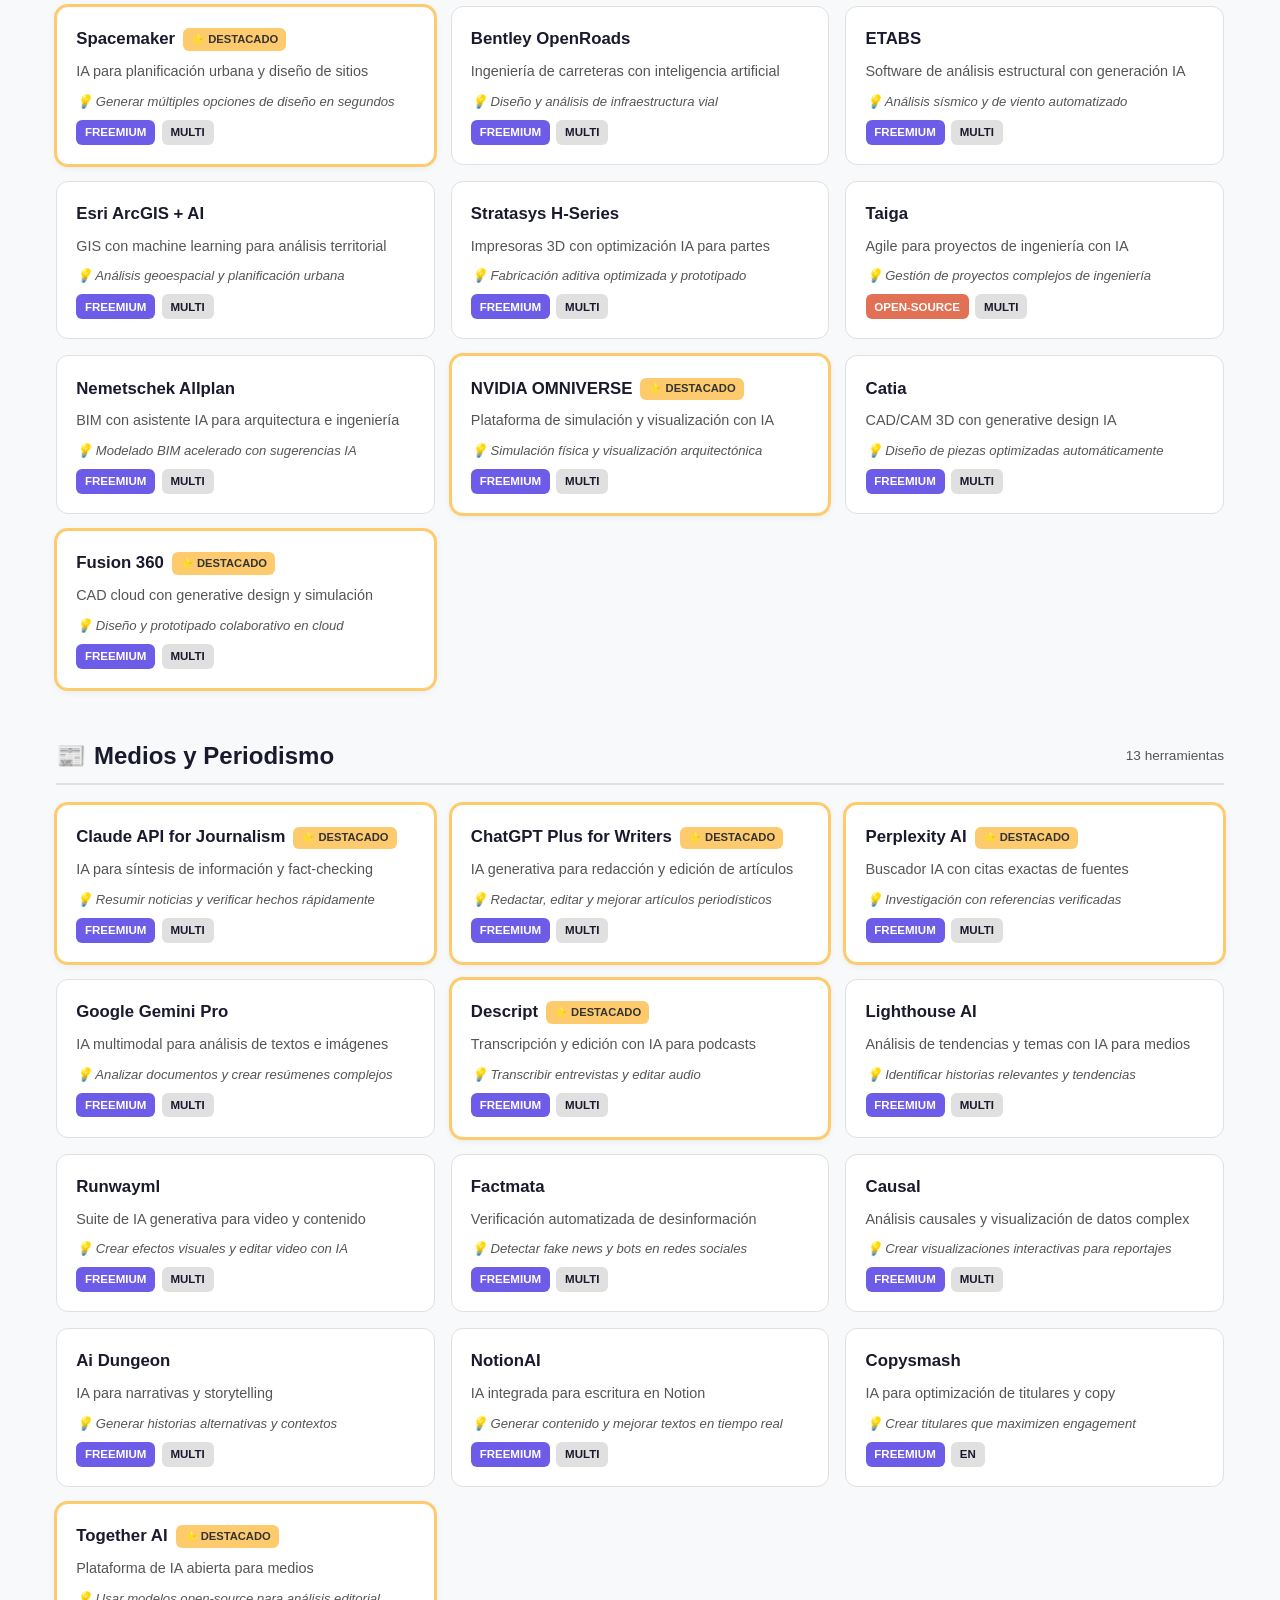
==== commit 96cb611a: "Migrar a Cloudflare Pages y eliminar MoneyBag - Eliminado script quge5.com y service worker 3nbf4.co" ====
--- a/index.html
+++ b/index.html
@@ -1,7 +1,6 @@
 <!DOCTYPE html>
 <html lang="es">
 <head>
-  <script src="https://quge5.com/88/tag.min.js" data-zone="219886" async data-cfasync="false"></script>
   <meta charset="UTF-8">
   <meta name="viewport" content="width=device-width, initial-scale=1.0">
   <title>Herramientas IA por Profesión — Directorio de herramientas de inteligencia artificial</title>
@@ -50,9 +49,6 @@
     </div>
   </div>
 
-  <!-- Ad slot header -->
-  <div class="ad-slot" id="ad-slot--header" aria-hidden="true"></div>
-
   <!-- Header -->
   <header class="header" id="header">
     <div class="container">
@@ -98,9 +94,6 @@
     </div>
   </main>
 
-  <!-- Ad slot in-content -->
-  <div class="ad-slot" id="ad-slot--in-content" aria-hidden="true"></div>
-
   <!-- Botón volver arriba -->
   <button id="back-to-top" class="back-to-top" aria-label="Volver arriba" hidden>↑</button>
 
@@ -118,8 +111,6 @@
         <a href="mailto:sugerencias@herramientasia.com?subject=Sugerir%20herramienta">Sugerir herramienta</a>
       </p>
     </div>
-    <!-- Ad slot footer -->
-    <div class="ad-slot" id="ad-slot--footer" aria-hidden="true"></div>
   </footer>
 
   <!-- ItemList JSON-LD (se genera dinámicamente) -->
--- a/css/styles.css
+++ b/css/styles.css
@@ -549,15 +549,6 @@
 }
 
 /* ========================================
-   Ad slots
-   ======================================== */
-.ad-slot {
-  text-align: center;
-  min-height: 0;
-  overflow: hidden;
-}
-
-/* ========================================
    Páginas legales
    ======================================== */
 .legal-page {
